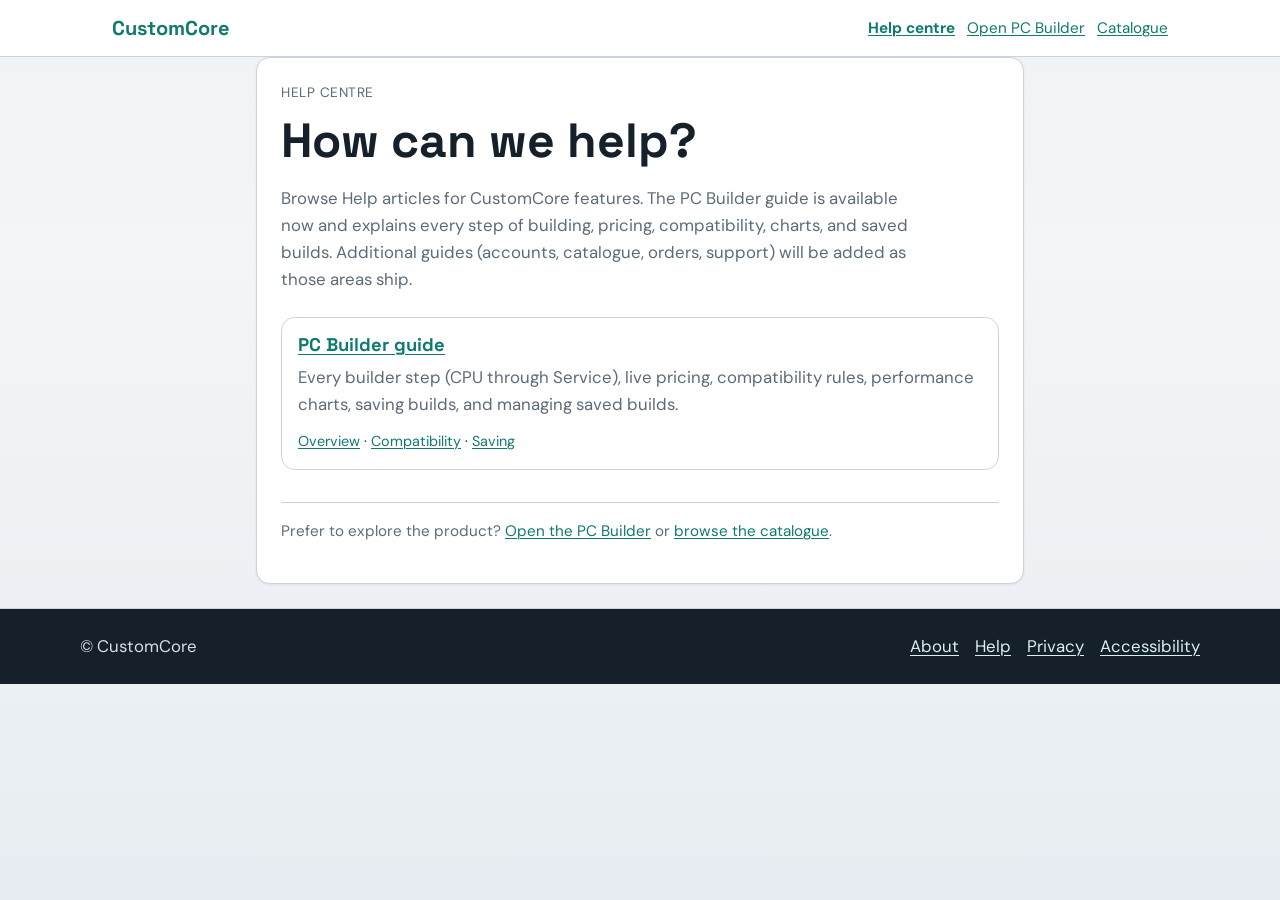
==== help/index.html @ 8c981429 "Added Context Sensitive Builder Help" ====
<!DOCTYPE html>
<html lang="en">
<head>
    <meta charset="utf-8">
    <meta name="viewport" content="width=device-width, initial-scale=1">
    <title>Help centre — CustomCore</title>
    <meta name="description" content="CustomCore Help centre. Start with the PC Builder guide; more Help articles arrive as features ship.">
    <link rel="stylesheet" href="../assets/css/main.css">
</head>
<body class="help-body">
    <a class="skip-link" href="#help-main">Skip to main content</a>

    <header class="help-site-header" role="banner">
        <div class="help-site-header__inner">
            <a class="help-site-header__brand" href="../index.php">CustomCore</a>
            <nav class="help-site-header__nav" aria-label="Help">
                <a href="index.html" aria-current="page">Help centre</a>
                <a href="../builder.php">Open PC Builder</a>
                <a href="../catalogue.php">Catalogue</a>
            </nav>
        </div>
    </header>

    <main id="help-main" class="content-section help-page">
        <header class="help-page__header">
            <p class="help-page__eyebrow">Help centre</p>
            <h1>How can we help?</h1>
            <p class="help-page__intro">
                Browse Help articles for CustomCore features. The PC Builder guide is available now
                and explains every step of building, pricing, compatibility, charts, and saved builds.
                Additional guides (accounts, catalogue, orders, support) will be added as those areas ship.
            </p>
        </header>

        <ul class="help-hub-list">
            <li class="help-hub-card">
                <h2 class="help-hub-card__title">
                    <a href="pc-builder.html">PC Builder guide</a>
                </h2>
                <p class="help-hub-card__desc">
                    Every builder step (CPU through Service), live pricing, compatibility rules,
                    performance charts, saving builds, and managing saved builds.
                </p>
                <p class="help-hub-card__links">
                    <a href="pc-builder.html#overview">Overview</a> ·
                    <a href="pc-builder.html#compatibility">Compatibility</a> ·
                    <a href="pc-builder.html#saved-builds">Saving</a>
                </p>
            </li>
        </ul>

        <p class="help-page__footer">
            Prefer to explore the product?
            <a href="../builder.php">Open the PC Builder</a>
            or
            <a href="../catalogue.php">browse the catalogue</a>.
        </p>
    </main>

    <footer class="site-footer" role="contentinfo">
        <div class="site-footer__inner">
            <p class="site-footer__brand">&copy; CustomCore</p>
            <ul class="site-footer__links">
                <li><a href="../about.php">About</a></li>
                <li><a href="index.html">Help</a></li>
                <li><a href="../privacy.php">Privacy</a></li>
                <li><a href="../accessibility.php">Accessibility</a></li>
            </ul>
        </div>
    </footer>
</body>
</html>
---- assets/css/main.css ----
/*
 * CustomCore — Base responsive stylesheet
 * ----------------------------------------------------------------------------
 * File responsibility:
 *   Sitewide foundation styles for layout, navigation, forms, cards, and
 *   desktop/mobile breakpoints. Theme files in assets/themes/ (Stage 10) will
 *   override CSS custom properties for distinct visual systems.
 *
 * Sections:
 *   1. Fonts
 *   2. Variables
 *   3. Base / reset
 *   4. Skip link & focus
 *   5. Layout shell
 *   6. Header & navigation
 *   7. Typography & content
 *   8. Buttons
 *   9. Forms
 *   10. Cards & grids
 *   11. Tables
 *   12. Flash placeholders
 *   13. Footer
 *   14. Responsive rules
 * ----------------------------------------------------------------------------
 */

/* ==========================================================================
   1. Fonts
   Distinctive pair (not Inter/Roboto/Arial). Falls back if the CDN is blocked.
   ========================================================================== */

@import url("https://fonts.googleapis.com/css2?family=DM+Sans:ital,opsz,wght@0,9..40,400;0,9..40,600;0,9..40,700;1,9..40,400&family=Space+Grotesk:wght@500;700&display=swap");

/* ==========================================================================
   2. Variables
   Base “studio steel” foundation — themes swap these values later.
   ========================================================================== */

:root {
  --cc-font-display: "Space Grotesk", "Trebuchet MS", sans-serif;
  --cc-font-body: "DM Sans", "Gill Sans", "Trebuchet MS", sans-serif;
  --cc-font-mono: "DM Sans", ui-monospace, monospace;

  --cc-color-bg: #f3f5f7;
  --cc-color-bg-elevated: #ffffff;
  --cc-color-bg-muted: #e8eef2;
  --cc-color-surface-dark: #15202b;
  --cc-color-text: #18212b;
  --cc-color-text-muted: #5b6b7a;
  --cc-color-border: #c9d4de;
  --cc-color-accent: #0f7a6e;
  --cc-color-accent-hover: #0b5f56;
  --cc-color-accent-soft: #d7f1ed;
  --cc-color-danger: #a33b2d;
  --cc-color-warning: #9a6b12;
  --cc-color-success: #1f6b3a;
  --cc-color-focus: #1d6fd0;

  --cc-radius-sm: 0.25rem;
  --cc-radius-md: 0.5rem;
  --cc-radius-lg: 0.85rem;

  --cc-shadow-sm: 0 1px 2px rgba(21, 32, 43, 0.08);
  --cc-shadow-md: 0 10px 30px rgba(21, 32, 43, 0.08);

  --cc-space-1: 0.25rem;
  --cc-space-2: 0.5rem;
  --cc-space-3: 0.75rem;
  --cc-space-4: 1rem;
  --cc-space-5: 1.5rem;
  --cc-space-6: 2rem;
  --cc-space-7: 3rem;

  --cc-width-max: 70rem;
  --cc-header-height: 4.25rem;
  --cc-nav-breakpoint: 900px;

  --cc-transition-fast: 150ms ease;
  --cc-transition: 220ms ease;
}

/* ==========================================================================
   3. Base / reset
   ========================================================================== */

*,
*::before,
*::after {
  box-sizing: border-box;
}

html {
  scroll-behavior: smooth;
}

body {
  margin: 0;
  min-height: 100vh;
  font-family: var(--cc-font-body);
  font-size: 1.05rem;
  line-height: 1.6;
  color: var(--cc-color-text);
  background:
    linear-gradient(180deg, #eef3f6 0%, var(--cc-color-bg) 28%, #e7edf2 100%);
}

img,
video {
  max-width: 100%;
  height: auto;
  display: block;
}

a {
  color: var(--cc-color-accent);
  text-decoration-thickness: 0.08em;
  text-underline-offset: 0.15em;
  transition: color var(--cc-transition-fast);
}

a:hover,
a:focus-visible {
  color: var(--cc-color-accent-hover);
}

code {
  font-family: var(--cc-font-mono);
  font-size: 0.92em;
  background: var(--cc-color-bg-muted);
  padding: 0.1em 0.35em;
  border-radius: var(--cc-radius-sm);
}

/* ==========================================================================
   4. Skip link & focus
   ========================================================================== */

.skip-link {
  position: absolute;
  left: var(--cc-space-4);
  top: -100px;
  z-index: 1000;
  padding: var(--cc-space-2) var(--cc-space-4);
  background: var(--cc-color-surface-dark);
  color: #fff;
  border-radius: var(--cc-radius-sm);
  text-decoration: none;
}

.skip-link:focus {
  top: var(--cc-space-4);
}

:focus-visible {
  outline: 3px solid var(--cc-color-focus);
  outline-offset: 2px;
}

.site-main:focus {
  outline: none;
}

/* ==========================================================================
   5. Layout shell
   ========================================================================== */

.site-header__inner,
.site-main,
.site-footer__inner {
  width: min(100% - 2rem, var(--cc-width-max));
  margin-inline: auto;
}

.site-main {
  padding-block: var(--cc-space-6);
  min-height: 55vh;
}

/* ==========================================================================
   6. Header & navigation
   ========================================================================== */

.site-header {
  position: sticky;
  top: 0;
  z-index: 100;
  background: rgba(255, 255, 255, 0.92);
  border-bottom: 1px solid var(--cc-color-border);
  backdrop-filter: blur(10px);
}

.site-header__inner {
  display: flex;
  flex-wrap: wrap;
  align-items: center;
  justify-content: space-between;
  gap: var(--cc-space-4);
  min-height: var(--cc-header-height);
  padding-block: var(--cc-space-3);
}

.site-logo {
  font-family: var(--cc-font-display);
  font-size: 1.35rem;
  font-weight: 700;
  letter-spacing: 0.02em;
  color: var(--cc-color-surface-dark);
  text-decoration: none;
}

.site-logo:hover,
.site-logo:focus-visible {
  color: var(--cc-color-accent);
}

.nav-toggle {
  display: none;
  align-items: center;
  justify-content: center;
  min-height: 2.5rem;
  padding: 0.45rem 0.9rem;
  border: 1px solid var(--cc-color-border);
  border-radius: var(--cc-radius-sm);
  background: var(--cc-color-bg-elevated);
  color: var(--cc-color-text);
  font: inherit;
  font-weight: 600;
  cursor: pointer;
  transition:
    background var(--cc-transition-fast),
    border-color var(--cc-transition-fast),
    transform var(--cc-transition-fast);
}

.nav-toggle:hover {
  background: var(--cc-color-bg-muted);
}

.nav-toggle:active {
  transform: translateY(1px);
}

.site-nav {
  display: flex;
  flex-wrap: wrap;
  align-items: center;
  gap: var(--cc-space-4);
}

.site-nav__list,
.site-nav__account,
.site-footer__links {
  list-style: none;
  margin: 0;
  padding: 0;
  display: flex;
  flex-wrap: wrap;
  gap: var(--cc-space-2) var(--cc-space-4);
}

.site-nav__link {
  display: inline-block;
  padding: 0.35rem 0.15rem;
  color: var(--cc-color-text);
  text-decoration: none;
  font-weight: 600;
  border-bottom: 2px solid transparent;
  transition:
    color var(--cc-transition-fast),
    border-color var(--cc-transition-fast);
}

.site-nav__link:hover,
.site-nav__link:focus-visible {
  color: var(--cc-color-accent);
}

.site-nav__link.is-active,
.site-nav__link[aria-current="page"] {
  color: var(--cc-color-accent);
  border-bottom-color: var(--cc-color-accent);
}

.site-nav__account {
  padding-left: var(--cc-space-3);
  border-left: 1px solid var(--cc-color-border);
}

.site-nav__greeting {
  color: var(--cc-color-text-muted);
  cursor: default;
}

.site-nav__greeting:hover,
.site-nav__greeting:focus-visible {
  color: var(--cc-color-text-muted);
}

.site-nav__link--admin {
  color: var(--cc-color-accent);
}

/* ==========================================================================
   7. Typography & content
   ========================================================================== */

h1,
h2,
h3,
h4 {
  font-family: var(--cc-font-display);
  line-height: 1.2;
  color: var(--cc-color-surface-dark);
  margin-top: 0;
}

h1 {
  font-size: clamp(2rem, 4vw, 3rem);
  margin-bottom: var(--cc-space-4);
}

h2 {
  font-size: clamp(1.4rem, 2.5vw, 1.85rem);
  margin-bottom: var(--cc-space-3);
}

h3 {
  font-size: 1.2rem;
}

p,
ul,
ol {
  margin-top: 0;
  margin-bottom: var(--cc-space-4);
}

.content-section,
.hero {
  background: var(--cc-color-bg-elevated);
  border: 1px solid var(--cc-color-border);
  border-radius: var(--cc-radius-lg);
  box-shadow: var(--cc-shadow-sm);
  padding: var(--cc-space-5);
  margin-bottom: var(--cc-space-5);
}

.hero {
  background:
    linear-gradient(135deg, rgba(15, 122, 110, 0.1), transparent 45%),
    linear-gradient(180deg, #ffffff, #f5f8fa);
}

.hero__support {
  max-width: 40rem;
  font-size: 1.125rem;
  color: var(--cc-color-text-muted);
}

.hero__actions {
  display: flex;
  flex-wrap: wrap;
  gap: var(--cc-space-3);
  margin-bottom: 0;
}

.context-help {
  margin-top: calc(var(--cc-space-4) * -0.5);
  margin-bottom: var(--cc-space-5);
  font-size: 0.95rem;
}

.builder-step-help {
  margin: calc(var(--cc-space-3) * -1) 0 var(--cc-space-4);
  font-size: 0.9rem;
  color: var(--cc-color-text-muted);
}

/* Static Help wiki pages (Commit 5.9+) */

.help-body {
  margin: 0;
}

.help-site-header {
  border-bottom: 1px solid var(--cc-color-border);
  background: var(--cc-color-bg-elevated);
}

.help-site-header__inner {
  max-width: 68rem;
  margin: 0 auto;
  padding: var(--cc-space-3) var(--cc-space-4);
  display: flex;
  flex-wrap: wrap;
  align-items: center;
  justify-content: space-between;
  gap: var(--cc-space-3);
}

.help-site-header__brand {
  font-family: var(--cc-font-display);
  font-weight: 700;
  font-size: 1.25rem;
  color: var(--cc-color-accent);
  text-decoration: none;
}

.help-site-header__nav {
  display: flex;
  flex-wrap: wrap;
  gap: var(--cc-space-3);
  font-size: 0.95rem;
}

.help-site-header__nav a[aria-current="page"] {
  font-weight: 700;
  color: var(--cc-color-accent);
}

.help-page {
  max-width: 48rem;
  margin-inline: auto;
}

.help-page__eyebrow {
  margin: 0 0 var(--cc-space-2);
  font-size: 0.85rem;
  text-transform: uppercase;
  letter-spacing: 0.04em;
  color: var(--cc-color-text-muted);
}

.help-page__intro {
  color: var(--cc-color-text-muted);
  max-width: 40rem;
}

.help-toc {
  margin: var(--cc-space-5) 0;
  padding: var(--cc-space-4);
  border: 1px solid var(--cc-color-border);
  border-radius: var(--cc-radius-md);
  background: var(--cc-color-bg-elevated);
}

.help-toc__title {
  margin: 0 0 var(--cc-space-3);
  font-size: 1rem;
}

.help-toc__list {
  margin: 0;
  padding-left: 1.25rem;
  columns: 1;
  gap: var(--cc-space-4);
}

@media (min-width: 40rem) {
  .help-toc__list {
    columns: 2;
  }
}

.help-toc__list li {
  break-inside: avoid;
  margin-bottom: 0.35rem;
  font-size: 0.92rem;
}

.help-section {
  margin-bottom: var(--cc-space-6);
  padding-top: var(--cc-space-2);
  scroll-margin-top: 1rem;
}

.help-section h2 {
  margin-top: 0;
  font-size: 1.25rem;
}

.help-page__footer {
  margin-top: var(--cc-space-6);
  padding-top: var(--cc-space-4);
  border-top: 1px solid var(--cc-color-border);
  font-size: 0.95rem;
  color: var(--cc-color-text-muted);
}

.help-hub-list {
  list-style: none;
  margin: var(--cc-space-5) 0;
  padding: 0;
  display: grid;
  gap: var(--cc-space-4);
}

.help-hub-card {
  border: 1px solid var(--cc-color-border);
  border-radius: var(--cc-radius-lg);
  background: var(--cc-color-bg-elevated);
  padding: var(--cc-space-4);
}

.help-hub-card__title {
  margin: 0 0 var(--cc-space-2);
  font-size: 1.15rem;
}

.help-hub-card__desc {
  margin: 0 0 var(--cc-space-3);
  color: var(--cc-color-text-muted);
}

.help-hub-card__links {
  margin: 0;
  font-size: 0.9rem;
}

/* ==========================================================================
   8. Buttons
   ========================================================================== */

.button,
button.button {
  display: inline-flex;
  align-items: center;
  justify-content: center;
  gap: var(--cc-space-2);
  min-height: 2.75rem;
  padding: 0.65rem 1.15rem;
  border: 1px solid transparent;
  border-radius: var(--cc-radius-md);
  background: var(--cc-color-accent);
  color: #fff;
  font: inherit;
  font-weight: 700;
  letter-spacing: 0.01em;
  text-decoration: none;
  cursor: pointer;
  transition:
    background var(--cc-transition),
    transform var(--cc-transition-fast),
    box-shadow var(--cc-transition);
  box-shadow: var(--cc-shadow-sm);
}

.button:hover,
.button:focus-visible {
  background: var(--cc-color-accent-hover);
  color: #fff;
  text-decoration: none;
}

.button:active {
  transform: translateY(1px);
}

.button--secondary {
  background: transparent;
  color: var(--cc-color-accent);
  border-color: var(--cc-color-accent);
  box-shadow: none;
}

.button--secondary:hover,
.button--secondary:focus-visible {
  background: var(--cc-color-accent-soft);
  color: var(--cc-color-accent-hover);
}

.button--danger {
  background: var(--cc-color-danger);
}

.button--sm {
  padding: 0.4rem 0.8rem;
  font-size: 0.85rem;
}

/* ==========================================================================
   9. Forms
   Ready for registration, checkout, builder, and contact pages.
   ========================================================================== */

.form-stack {
  display: grid;
  gap: var(--cc-space-4);
}

.form-row {
  display: grid;
  gap: var(--cc-space-2);
}

.form-row--inline {
  grid-template-columns: repeat(auto-fit, minmax(12rem, 1fr));
  gap: var(--cc-space-4);
}

label,
.form-label {
  font-weight: 600;
}

input[type="text"],
input[type="email"],
input[type="password"],
input[type="tel"],
input[type="number"],
input[type="search"],
input[type="url"],
select,
textarea {
  width: 100%;
  min-height: 2.75rem;
  padding: 0.6rem 0.75rem;
  border: 1px solid var(--cc-color-border);
  border-radius: var(--cc-radius-md);
  background: var(--cc-color-bg-elevated);
  color: var(--cc-color-text);
  font: inherit;
  transition:
    border-color var(--cc-transition-fast),
    box-shadow var(--cc-transition-fast);
}

textarea {
  min-height: 8rem;
  resize: vertical;
}

input:focus-visible,
select:focus-visible,
textarea:focus-visible {
  border-color: var(--cc-color-focus);
  box-shadow: 0 0 0 3px rgba(29, 111, 208, 0.2);
  outline: none;
}

.form-help,
.form-error {
  margin: 0;
  font-size: 0.92rem;
}

.form-help {
  color: var(--cc-color-text-muted);
}

.form-error {
  color: var(--cc-color-danger);
}

.form-actions {
  display: flex;
  flex-wrap: wrap;
  gap: var(--cc-space-3);
}

fieldset {
  margin: 0;
  padding: var(--cc-space-4);
  border: 1px solid var(--cc-color-border);
  border-radius: var(--cc-radius-md);
  background: var(--cc-color-bg-elevated);
}

legend {
  padding-inline: var(--cc-space-2);
  font-family: var(--cc-font-display);
  font-weight: 700;
}

.form-optional {
  font-weight: 400;
  color: var(--cc-color-text-muted);
}

input[aria-invalid="true"],
select[aria-invalid="true"],
textarea[aria-invalid="true"] {
  border-color: var(--cc-color-danger);
}

input[aria-invalid="true"]:focus-visible,
select[aria-invalid="true"]:focus-visible,
textarea[aria-invalid="true"]:focus-visible {
  box-shadow: 0 0 0 3px rgba(163, 59, 45, 0.2);
}

/* ---- Auth pages (register / login) -------------------------------------- */

.auth-page {
  display: flex;
  justify-content: center;
}

.auth-card {
  width: 100%;
  max-width: 40rem;
  padding: var(--cc-space-5);
  border: 1px solid var(--cc-color-border);
  border-radius: var(--cc-radius-lg);
  background: var(--cc-color-bg-elevated);
  box-shadow: var(--cc-shadow-md);
}

.auth-card__header {
  margin-bottom: var(--cc-space-4);
}

.auth-card__intro {
  margin: var(--cc-space-2) 0 0;
  color: var(--cc-color-text-muted);
}

.auth-form {
  margin-top: var(--cc-space-4);
}

.auth-card__foot {
  margin: var(--cc-space-4) 0 0;
  font-size: 0.9rem;
  color: var(--cc-color-text-muted);
}

/* ---- Account / profile dashboard (Commit 4.5) --------------------------- */

.layout-split--account {
  gap: var(--cc-space-5);
}

.profile-page__header {
  margin-bottom: var(--cc-space-4);
}

.account-nav {
  padding: var(--cc-space-4);
  border: 1px solid var(--cc-color-border);
  border-radius: var(--cc-radius-lg);
  background: var(--cc-color-bg-elevated);
}

.account-nav__label {
  margin: 0 0 var(--cc-space-3);
  font-family: var(--cc-font-display);
  font-weight: 700;
  font-size: 1.05rem;
}

.account-nav__list {
  list-style: none;
  margin: 0;
  padding: 0;
  display: grid;
  gap: var(--cc-space-1);
}

.account-nav__link {
  display: block;
  padding: 0.55rem 0.7rem;
  border-radius: var(--cc-radius-md);
  color: var(--cc-color-text);
  text-decoration: none;
  font-weight: 600;
}

.account-nav__link:hover,
.account-nav__link:focus-visible {
  background: var(--cc-color-accent-soft);
  color: var(--cc-color-accent-hover);
  text-decoration: none;
}

.account-nav__link.is-active,
.account-nav__link[aria-current="page"] {
  background: var(--cc-color-accent-soft);
  color: var(--cc-color-accent);
}

.profile-welcome {
  margin-bottom: var(--cc-space-5);
}

.profile-welcome__hello {
  margin: 0 0 var(--cc-space-2);
  font-family: var(--cc-font-display);
  font-size: clamp(1.4rem, 2vw, 1.85rem);
}

.profile-welcome__meta {
  margin: 0;
  color: var(--cc-color-text-muted);
}

.profile-stats {
  display: grid;
  grid-template-columns: repeat(auto-fit, minmax(8.5rem, 1fr));
  gap: var(--cc-space-3);
  margin-bottom: var(--cc-space-5);
}

.profile-stat {
  padding: var(--cc-space-4);
  border: 1px solid var(--cc-color-border);
  border-radius: var(--cc-radius-lg);
  background: var(--cc-color-bg-elevated);
  text-align: center;
}

.profile-stat__value {
  margin: 0;
  font-family: var(--cc-font-display);
  font-size: 1.75rem;
  font-weight: 700;
  color: var(--cc-color-accent);
}

.profile-stat__label {
  margin: var(--cc-space-1) 0 0;
  font-size: 0.9rem;
  color: var(--cc-color-text-muted);
}

.profile-details,
.profile-activity {
  margin-bottom: var(--cc-space-5);
}

.profile-details__list {
  display: grid;
  gap: var(--cc-space-3);
  margin: var(--cc-space-3) 0 0;
  padding: var(--cc-space-4);
  border: 1px solid var(--cc-color-border);
  border-radius: var(--cc-radius-lg);
  background: var(--cc-color-bg-elevated);
}

.profile-details__list > div {
  display: grid;
  gap: 0.15rem;
}

.profile-details__list dt {
  font-size: 0.85rem;
  font-weight: 600;
  color: var(--cc-color-text-muted);
}

.profile-details__list dd {
  margin: 0;
}

.profile-activity__list {
  list-style: none;
  margin: var(--cc-space-3) 0 0;
  padding: 0;
  display: grid;
  gap: var(--cc-space-3);
}

.profile-activity__item {
  padding: var(--cc-space-3) var(--cc-space-4);
  border: 1px solid var(--cc-color-border);
  border-radius: var(--cc-radius-md);
  background: var(--cc-color-bg-elevated);
}

.profile-activity__label {
  margin: 0 0 var(--cc-space-1);
  font-weight: 600;
}

.profile-activity__detail {
  margin: 0;
  font-size: 0.92rem;
  color: var(--cc-color-text-muted);
}

.profile-page__actions {
  margin-top: var(--cc-space-2);
}

.edit-section {
  margin-bottom: var(--cc-space-5);
  padding-bottom: var(--cc-space-5);
  border-bottom: 1px solid var(--cc-color-border);
}

.edit-section:last-child {
  border-bottom: none;
  margin-bottom: 0;
  padding-bottom: 0;
}

.edit-section > h2 {
  margin-top: 0;
}

/* ---- Admin area (Commit 4.7 landing; expanded in Stage 9) ---------------- */

.admin-page__header {
  margin-bottom: var(--cc-space-4);
}

.admin-page__intro {
  color: var(--cc-color-text-muted);
}

.admin-page__section {
  margin: var(--cc-space-5) 0;
  padding: var(--cc-space-4);
  border: 1px solid var(--cc-color-border);
  border-radius: var(--cc-radius-lg);
  background: var(--cc-color-bg-elevated);
}

.admin-page__note {
  margin-bottom: 0;
  color: var(--cc-color-text-muted);
  font-size: 0.95rem;
}

/* ---- PC Builder (Stage 5) ------------------------------------------------ */

.builder-page__header {
  margin-bottom: var(--cc-space-4);
}

.builder-steps {
  margin-bottom: var(--cc-space-4);
  overflow-x: auto;
}

.builder-steps__list {
  display: flex;
  gap: var(--cc-space-2);
  list-style: none;
  padding: 0;
  margin: 0;
  min-width: max-content;
}

.builder-steps__item {
  flex: none;
}

.builder-steps__link {
  display: flex;
  align-items: center;
  gap: 0.4rem;
  padding: 0.4rem 0.75rem;
  border-radius: var(--cc-radius-md);
  background: var(--cc-color-bg);
  border: 1px solid var(--cc-color-border);
  color: var(--cc-color-text-muted);
  text-decoration: none;
  font-size: 0.85rem;
  transition: background 0.15s, border-color 0.15s;
}

.builder-steps__link:hover {
  background: var(--cc-color-bg-elevated);
  border-color: var(--cc-color-primary);
}

.builder-steps__item--current .builder-steps__link {
  background: var(--cc-color-primary);
  color: #fff;
  border-color: var(--cc-color-primary);
  font-weight: 600;
}

.builder-steps__item--done .builder-steps__link {
  background: var(--cc-color-success-bg, #d4edda);
  border-color: var(--cc-color-success, #28a745);
  color: var(--cc-color-success, #28a745);
}

.builder-steps__num {
  display: inline-flex;
  align-items: center;
  justify-content: center;
  width: 1.4rem;
  height: 1.4rem;
  border-radius: 50%;
  background: rgba(0, 0, 0, 0.08);
  font-weight: 700;
  font-size: 0.75rem;
}

.builder-steps__item--current .builder-steps__num {
  background: rgba(255, 255, 255, 0.25);
  color: #fff;
}

.builder-steps__item--done .builder-steps__num {
  background: var(--cc-color-success, #28a745);
  color: #fff;
}

.builder-layout {
  display: grid;
  grid-template-columns: 1fr;
  gap: var(--cc-space-4);
}

@media (min-width: 62rem) {
  .builder-layout {
    grid-template-columns: 1fr 20rem;
  }
}

.builder-section-title {
  font-size: 1.15rem;
  margin-top: 0;
  margin-bottom: var(--cc-space-3);
}

.builder-options {
  display: flex;
  flex-direction: column;
  gap: var(--cc-space-2);
  margin-bottom: var(--cc-space-4);
}

.builder-option {
  display: flex;
  align-items: flex-start;
  gap: var(--cc-space-3);
  padding: var(--cc-space-3);
  border: 2px solid var(--cc-color-border);
  border-radius: var(--cc-radius-md);
  cursor: pointer;
  transition: border-color 0.15s, background 0.15s;
}

.builder-option:hover {
  border-color: var(--cc-color-primary);
  background: rgba(15, 122, 110, 0.03);
}

.builder-option--selected {
  border-color: var(--cc-color-primary);
  background: rgba(15, 122, 110, 0.06);
}

.builder-option__radio {
  margin-top: 0.25rem;
  flex-shrink: 0;
  accent-color: var(--cc-color-primary);
}

.builder-option__content {
  display: flex;
  flex-wrap: wrap;
  align-items: baseline;
  gap: 0.25rem 1rem;
  flex: 1;
}

.builder-option__name {
  font-weight: 600;
  flex-basis: 100%;
}

.builder-option__meta {
  display: flex;
  flex-wrap: wrap;
  gap: 0.25rem 0.75rem;
  font-size: 0.85rem;
  color: var(--cc-color-text-muted);
}

.builder-option__brand {
  font-weight: 500;
}

.builder-option__attr {
  background: var(--cc-color-bg);
  padding: 0.1rem 0.4rem;
  border-radius: var(--cc-radius-sm);
  border: 1px solid var(--cc-color-border);
  font-size: 0.8rem;
}

.builder-option__price {
  margin-left: auto;
  font-weight: 700;
  color: var(--cc-color-primary);
  white-space: nowrap;
}

.builder-form__actions {
  display: flex;
  flex-wrap: wrap;
  gap: var(--cc-space-3);
}

/* Summary sidebar */

.builder-layout__summary {
  position: sticky;
  top: var(--cc-space-4);
  align-self: start;
  padding: var(--cc-space-4);
  border: 1px solid var(--cc-color-border);
  border-radius: var(--cc-radius-lg);
  background: var(--cc-color-bg-elevated);
}

.builder-summary {
  margin: 0;
}

.builder-summary__row {
  display: flex;
  justify-content: space-between;
  align-items: baseline;
  gap: var(--cc-space-2);
  padding: 0.4rem 0;
  border-bottom: 1px solid var(--cc-color-border);
}

.builder-summary__row--active {
  background: rgba(15, 122, 110, 0.04);
  border-radius: var(--cc-radius-sm);
  padding-left: 0.4rem;
  padding-right: 0.4rem;
}

.builder-summary__label {
  font-size: 0.85rem;
  font-weight: 600;
  white-space: nowrap;
}

.builder-summary__value {
  display: flex;
  flex-direction: column;
  align-items: flex-end;
  font-size: 0.8rem;
  text-align: right;
  margin: 0;
}

.builder-summary__part {
  max-width: 10rem;
  overflow: hidden;
  text-overflow: ellipsis;
  white-space: nowrap;
}

.builder-summary__price {
  font-weight: 600;
  color: var(--cc-color-primary);
}

.builder-summary__empty {
  color: var(--cc-color-text-muted);
}

.builder-summary__total {
  display: flex;
  justify-content: space-between;
  align-items: baseline;
  margin-top: var(--cc-space-3);
  padding-top: var(--cc-space-3);
  border-top: 2px solid var(--cc-color-primary);
  font-size: 1.05rem;
}

.builder-summary__subtotal {
  display: flex;
  justify-content: space-between;
  align-items: baseline;
  margin-top: var(--cc-space-3);
  padding-top: var(--cc-space-2);
  font-size: 0.95rem;
  color: var(--cc-color-text-muted);
}

.builder-summary__subtotal-value {
  font-weight: 600;
  color: var(--cc-color-text);
}

.builder-summary__total-value {
  font-weight: 700;
  font-size: 1.2rem;
  color: var(--cc-color-primary);
}

.builder-summary__subtotal-value.is-updating,
.builder-summary__total-value.is-updating {
  animation: builder-price-pulse 0.35s ease;
}

@keyframes builder-price-pulse {
  0% {
    opacity: 0.45;
    transform: translateY(2px);
  }
  100% {
    opacity: 1;
    transform: translateY(0);
  }
}

.builder-summary__hint {
  margin: var(--cc-space-3) 0 0;
  font-size: 0.8rem;
  color: var(--cc-color-text-muted);
}

.builder-summary__hint--ok {
  color: var(--cc-color-success, #28a745);
}

.builder-summary__hint--err {
  color: var(--cc-color-warning, #856404);
}

/* Compatibility status (Commit 5.4) */

.builder-compat {
  margin-top: var(--cc-space-3);
  padding-top: var(--cc-space-3);
  border-top: 1px solid var(--cc-color-border);
}

.compat-badge {
  display: inline-block;
  padding: 0.25rem 0.6rem;
  border-radius: var(--cc-radius-md);
  font-size: 0.8rem;
  font-weight: 700;
  text-transform: uppercase;
  letter-spacing: 0.03em;
}

.compat-badge--compatible {
  background: var(--cc-color-success-bg, #d4edda);
  color: var(--cc-color-success, #28a745);
}

.compat-badge--warning {
  background: #fff3cd;
  color: #856404;
}

.compat-badge--incompatible {
  background: #f8d7da;
  color: #721c24;
}

.compat-badge--neutral {
  background: var(--cc-color-bg);
  color: var(--cc-color-text-muted);
  font-weight: 400;
  text-transform: none;
  font-size: 0.78rem;
}

.compat-results {
  list-style: none;
  padding: 0;
  margin: var(--cc-space-2) 0 0;
  font-size: 0.78rem;
}

.compat-results__item {
  padding: 0.3rem 0;
  border-bottom: 1px solid var(--cc-color-border);
}

.compat-results__item:last-child {
  border-bottom: none;
}

.compat-results__item--pass {
  color: var(--cc-color-success, #28a745);
}

.compat-results__item--warning {
  color: #856404;
}

.compat-results__item--fail {
  color: #721c24;
}

/* Build summary / results page (Commit 5.5) */

.results-page__header {
  margin-bottom: var(--cc-space-5);
}

.results-page__intro {
  max-width: 42rem;
  color: var(--cc-color-text-muted);
  margin-top: var(--cc-space-2);
}

.results-layout {
  display: grid;
  grid-template-columns: minmax(0, 1.6fr) minmax(16rem, 0.9fr);
  gap: var(--cc-space-6);
  align-items: start;
}

.results-section-title {
  font-size: 1.15rem;
  margin: 0 0 var(--cc-space-3);
}

.results-table {
  width: 100%;
  border-collapse: collapse;
  background: var(--cc-color-bg-elevated);
  border: 1px solid var(--cc-color-border);
  border-radius: var(--cc-radius-md);
  overflow: hidden;
}

.results-table th,
.results-table td {
  padding: var(--cc-space-3);
  text-align: left;
  border-bottom: 1px solid var(--cc-color-border);
  vertical-align: top;
}

.results-table thead th {
  background: var(--cc-color-bg-muted);
  font-size: 0.85rem;
  text-transform: uppercase;
  letter-spacing: 0.03em;
}

.results-table__name {
  display: block;
  font-weight: 600;
}

.results-table__brand {
  display: block;
  font-size: 0.85rem;
  color: var(--cc-color-text-muted);
}

.results-table__attrs {
  font-size: 0.85rem;
  color: var(--cc-color-text-muted);
}

.results-table__price {
  white-space: nowrap;
  font-variant-numeric: tabular-nums;
  text-align: right;
}

.results-table__empty {
  color: var(--cc-color-text-muted);
  font-style: italic;
}

.results-table__row--empty th,
.results-table__row--empty td {
  background: rgba(0, 0, 0, 0.02);
}

.results-table__edit {
  font-size: 0.85rem;
  white-space: nowrap;
}

.results-table tfoot th,
.results-table tfoot td {
  border-bottom: none;
  background: var(--cc-color-accent-soft);
  font-size: 1.05rem;
}

.results-table__total {
  font-weight: 700;
  color: var(--cc-color-accent-hover);
}

.results-table__note {
  margin-top: var(--cc-space-2);
  font-size: 0.8rem;
  color: var(--cc-color-text-muted);
}

.results-panel {
  background: var(--cc-color-bg-elevated);
  border: 1px solid var(--cc-color-border);
  border-radius: var(--cc-radius-md);
  padding: var(--cc-space-4);
  margin-bottom: var(--cc-space-4);
}

.results-panel__status {
  margin: 0 0 var(--cc-space-3);
}

.results-panel__hint {
  margin: var(--cc-space-3) 0 0;
  font-size: 0.82rem;
  color: var(--cc-color-text-muted);
}

.results-panel__hint--ready {
  color: var(--cc-color-success);
}

.results-compat-list {
  margin-top: 0;
}

.results-estimates {
  margin: 0;
}

.results-estimates__row {
  display: flex;
  justify-content: space-between;
  gap: var(--cc-space-3);
  padding: var(--cc-space-2) 0;
  border-bottom: 1px solid var(--cc-color-border);
  font-size: 0.9rem;
}

.results-estimates__row:last-child {
  border-bottom: none;
}

.results-estimates__row dt {
  color: var(--cc-color-text-muted);
  font-weight: 400;
}

.results-estimates__row dd {
  margin: 0;
  font-weight: 600;
  text-align: right;
}

.results-estimates__score {
  display: inline-flex;
  flex-direction: column;
  align-items: flex-end;
  gap: 0.2rem;
}

.results-estimates__bar {
  display: block;
  width: 6.5rem;
  height: 0.45rem;
  border-radius: 999px;
  background: var(--cc-color-bg-muted);
  position: relative;
  overflow: hidden;
}

.results-estimates__bar::after {
  content: "";
  position: absolute;
  inset: 0 auto 0 0;
  width: calc(var(--score, 0) * 1%);
  background: var(--cc-color-accent);
  border-radius: inherit;
}

.results-estimates__bar--prod::after {
  background: var(--cc-color-focus);
}

.results-actions {
  display: flex;
  flex-direction: column;
  gap: var(--cc-space-2);
}

.results-actions .button {
  text-align: center;
}

/* Save build form (Commit 5.6) */

.results-save-form {
  display: flex;
  flex-direction: column;
  gap: var(--cc-space-3);
  margin-bottom: var(--cc-space-3);
}

.results-save-form__field {
  display: flex;
  flex-direction: column;
  gap: 0.3rem;
}

.results-save-form__label {
  font-size: 0.85rem;
  font-weight: 600;
}

.results-save-form__optional {
  font-weight: 400;
  color: var(--cc-color-text-muted);
}

.form-textarea {
  resize: vertical;
  min-height: 3rem;
}

@media (max-width: 52rem) {
  .results-layout {
    grid-template-columns: 1fr;
  }

  .results-table {
    display: block;
    overflow-x: auto;
  }
}

.builder-summary__actions {
  margin-top: var(--cc-space-3);
  text-align: center;
  display: flex;
  flex-wrap: wrap;
  gap: var(--cc-space-2);
  justify-content: center;
}

/* Saved builds (Commit 5.7) */

.saved-builds-empty {
  text-align: center;
  padding: var(--cc-space-6) var(--cc-space-4);
  color: var(--cc-color-text-muted);
}

.saved-builds-empty p {
  margin-bottom: var(--cc-space-4);
  font-size: 1.1rem;
}

.saved-builds-grid {
  display: grid;
  grid-template-columns: repeat(auto-fill, minmax(16rem, 1fr));
  gap: var(--cc-space-4);
}

.saved-build-card {
  border: 1px solid var(--cc-color-border);
  border-radius: var(--cc-radius-lg);
  background: var(--cc-color-bg-elevated);
  padding: var(--cc-space-4);
  display: flex;
  flex-direction: column;
  gap: var(--cc-space-3);
}

.saved-build-card__header {
  display: flex;
  justify-content: space-between;
  align-items: flex-start;
  gap: var(--cc-space-2);
}

.saved-build-card__name {
  font-size: 1.05rem;
  margin: 0;
  line-height: 1.3;
}

.saved-build-card__name a {
  color: var(--cc-color-text);
  text-decoration: none;
}

.saved-build-card__name a:hover,
.saved-build-card__name a:focus-visible {
  color: var(--cc-color-accent);
  text-decoration: underline;
}

.saved-build-card__meta {
  display: flex;
  flex-wrap: wrap;
  gap: var(--cc-space-2) var(--cc-space-4);
  font-size: 0.85rem;
}

.saved-build-card__meta-item {
  display: flex;
  gap: 0.3rem;
}

.saved-build-card__meta-item dt {
  color: var(--cc-color-text-muted);
  font-weight: 400;
}

.saved-build-card__meta-item dt::after {
  content: ":";
}

.saved-build-card__meta-item dd {
  margin: 0;
  font-weight: 600;
}

.saved-build-card__notes {
  font-size: 0.85rem;
  color: var(--cc-color-text-muted);
  margin: 0;
}

.saved-build-card__footer {
  margin-top: auto;
  padding-top: var(--cc-space-2);
}

.saved-builds-actions {
  margin-top: var(--cc-space-5);
}

/* Single saved build detail */

.saved-build-detail {
  margin-bottom: var(--cc-space-5);
}

.saved-build-detail__meta {
  display: flex;
  flex-wrap: wrap;
  align-items: center;
  gap: var(--cc-space-3);
  margin-bottom: var(--cc-space-3);
}

.saved-build-detail__total {
  font-size: 1.1rem;
  font-weight: 700;
  color: var(--cc-color-accent-hover);
}

.saved-build-detail__date {
  font-size: 0.85rem;
  color: var(--cc-color-text-muted);
}

.saved-build-detail__notes {
  margin: var(--cc-space-2) 0 0;
  color: var(--cc-color-text-muted);
  font-style: italic;
}

.saved-build-section-title {
  font-size: 1.1rem;
  margin: var(--cc-space-5) 0 var(--cc-space-3);
}

.saved-build-item--inactive th,
.saved-build-item--inactive td {
  opacity: 0.6;
}

.saved-build-item__name {
  display: block;
  font-weight: 600;
}

.saved-build-item__brand {
  display: block;
  font-size: 0.85rem;
  color: var(--cc-color-text-muted);
}

.saved-build-item__attrs {
  font-size: 0.85rem;
  color: var(--cc-color-text-muted);
}

.saved-build-item__badge {
  display: inline-block;
  font-size: 0.72rem;
  font-weight: 700;
  text-transform: uppercase;
  padding: 0.15rem 0.4rem;
  border-radius: var(--cc-radius-sm);
  margin-top: 0.2rem;
}

.saved-build-item__badge--warn {
  background: #fff3cd;
  color: #856404;
}

.saved-build-actions {
  margin-top: var(--cc-space-5);
}

.saved-build-action-panel {
  border: 1px solid var(--cc-color-border);
  border-radius: var(--cc-radius-md);
  padding: var(--cc-space-3) var(--cc-space-4);
  margin-bottom: var(--cc-space-3);
  background: var(--cc-color-bg-elevated);
}

.saved-build-action-panel--danger {
  border-color: #f5c6cb;
}

.saved-build-action-panel__title {
  font-weight: 600;
  cursor: pointer;
  padding: var(--cc-space-2) 0;
}

.saved-build-action-panel__desc {
  font-size: 0.9rem;
  color: var(--cc-color-text-muted);
  margin: var(--cc-space-2) 0;
}

.saved-build-rename-form {
  display: flex;
  flex-direction: column;
  gap: var(--cc-space-3);
  margin-top: var(--cc-space-2);
}

.saved-build-rename-form__field {
  display: flex;
  flex-direction: column;
  gap: 0.3rem;
}

.saved-build-rename-form__field label {
  font-size: 0.85rem;
  font-weight: 600;
}

.saved-build-rename-form__optional {
  font-weight: 400;
  color: var(--cc-color-text-muted);
}

.button--danger {
  background: var(--cc-color-danger);
  color: #fff;
}

.button--danger:hover,
.button--danger:focus-visible {
  background: #7a2a1f;
}

.saved-build-nav {
  margin-top: var(--cc-space-5);
}

.data-table__num {
  text-align: right;
  font-variant-numeric: tabular-nums;
  white-space: nowrap;
}

.data-table__total {
  font-weight: 700;
  color: var(--cc-color-accent-hover);
}

/* Performance chart (Commit 5.8) */

.perf-chart {
  margin-top: var(--cc-space-3);
  padding-top: var(--cc-space-3);
  border-top: 1px solid var(--cc-color-border);
}

.builder-perf-preview .perf-chart,
.saved-build-perf .perf-chart,
.results-panel .perf-chart {
  border-top: none;
  padding-top: 0;
  margin-top: var(--cc-space-4);
}

.perf-chart__title {
  margin: 0 0 var(--cc-space-2);
  font-size: 1rem;
}

.perf-chart__status {
  margin: 0 0 var(--cc-space-2);
  font-size: 0.8rem;
  color: var(--cc-color-text-muted);
}

.perf-chart__canvas-wrap {
  position: relative;
  width: 100%;
  height: 14rem;
  margin-bottom: var(--cc-space-3);
  background: var(--cc-color-bg);
  border: 1px solid var(--cc-color-border);
  border-radius: var(--cc-radius-md);
  padding: var(--cc-space-2);
}

.perf-chart__fallback {
  font-size: 0.85rem;
}

.perf-chart__fallback-list {
  list-style: none;
  margin: 0;
  padding: 0;
}

.perf-chart__fallback-list li {
  padding: 0.25rem 0;
  border-bottom: 1px solid var(--cc-color-border);
}

.perf-chart__fallback-list li:last-child {
  border-bottom: none;
}

.perf-chart__note {
  margin: var(--cc-space-2) 0 0;
  font-size: 0.78rem;
  color: var(--cc-color-text-muted);
}

.saved-build-perf {
  margin: var(--cc-space-5) 0;
  padding: var(--cc-space-4);
  border: 1px solid var(--cc-color-border);
  border-radius: var(--cc-radius-md);
  background: var(--cc-color-bg-elevated);
}

.builder-perf-preview {
  margin-top: var(--cc-space-3);
  padding-top: var(--cc-space-3);
  border-top: 1px solid var(--cc-color-border);
}

.builder-perf-preview .perf-chart__canvas-wrap {
  height: 11rem;
}

/* ==========================================================================
   10. Cards & grids
   ========================================================================== */

.card-grid {
  display: grid;
  grid-template-columns: repeat(auto-fit, minmax(15rem, 1fr));
  gap: var(--cc-space-4);
}

.card {
  display: flex;
  flex-direction: column;
  gap: var(--cc-space-3);
  padding: var(--cc-space-4);
  background: var(--cc-color-bg-elevated);
  border: 1px solid var(--cc-color-border);
  border-radius: var(--cc-radius-lg);
  box-shadow: var(--cc-shadow-sm);
  transition:
    transform var(--cc-transition),
    box-shadow var(--cc-transition),
    border-color var(--cc-transition);
}

.card:hover {
  transform: translateY(-2px);
  box-shadow: var(--cc-shadow-md);
  border-color: #a9becb;
}

.card__title {
  margin: 0;
  font-family: var(--cc-font-display);
  font-size: 1.15rem;
}

.card__meta,
.card__price {
  margin: 0;
  color: var(--cc-color-text-muted);
}

.card__price {
  color: var(--cc-color-surface-dark);
  font-weight: 700;
  font-size: 1.15rem;
}

/* ==========================================================================
   10b. Homepage sections (Commit 3.1)
   ========================================================================== */

.hero--home {
  position: relative;
  overflow: hidden;
  background:
    radial-gradient(ellipse 80% 60% at 100% 0%, rgba(15, 122, 110, 0.18), transparent 55%),
    linear-gradient(135deg, rgba(15, 122, 110, 0.08), transparent 50%),
    linear-gradient(180deg, #ffffff, #f0f5f7);
}

.hero__brand {
  margin: 0 0 var(--cc-space-2);
  font-family: var(--cc-font-display);
  font-size: clamp(1.75rem, 4vw, 2.35rem);
  font-weight: 700;
  letter-spacing: -0.02em;
  color: var(--cc-color-accent);
}

.hero--home h1 {
  max-width: 18ch;
}

.section-heading {
  margin-bottom: var(--cc-space-4);
}

.section-heading h2 {
  margin-bottom: var(--cc-space-2);
}

.section-heading p {
  margin: 0;
  color: var(--cc-color-text-muted);
}

.section-footer-link {
  margin: var(--cc-space-4) 0 0;
}

.empty-state {
  margin: 0;
  padding: var(--cc-space-4);
  border: 1px dashed var(--cc-color-border);
  border-radius: var(--cc-radius-md);
  color: var(--cc-color-text-muted);
  background: rgba(15, 122, 110, 0.03);
}

.product-card__media {
  display: grid;
  place-items: center;
  min-height: 7.5rem;
  border-radius: var(--cc-radius-md);
  background:
    linear-gradient(145deg, #1a2b33 0%, #0f7a6e 55%, #163a44 100%);
  color: #e8f7f4;
}

.product-card__media-label {
  font-family: var(--cc-font-display);
  font-weight: 700;
  letter-spacing: 0.08em;
  text-transform: uppercase;
  font-size: 0.85rem;
  opacity: 0.9;
}

.product-card__blurb {
  margin: 0;
  flex: 1;
  font-size: 0.95rem;
  color: var(--cc-color-text-muted);
}

.product-card__specs {
  margin: 0;
  padding-left: 1.1rem;
  color: var(--cc-color-text-muted);
  font-size: 0.9rem;
}

.product-card__actions {
  margin: 0;
  margin-top: auto;
}

.tier-list {
  list-style: none;
  margin: 0;
  padding: 0;
  display: grid;
  gap: var(--cc-space-3);
}

.tier-card {
  display: block;
  padding: var(--cc-space-4);
  border: 1px solid var(--cc-color-border);
  border-radius: var(--cc-radius-md);
  background: rgba(15, 122, 110, 0.04);
  text-decoration: none;
  color: inherit;
  transition:
    border-color var(--cc-transition),
    background var(--cc-transition),
    transform var(--cc-transition);
}

.tier-card:hover,
.tier-card:focus-visible {
  border-color: var(--cc-color-accent);
  background: var(--cc-color-accent-soft);
  text-decoration: none;
  transform: translateY(-1px);
}

.tier-card__title {
  margin: 0 0 var(--cc-space-2);
  font-family: var(--cc-font-display);
  font-size: 1.1rem;
}

.tier-card__text {
  margin: 0 0 var(--cc-space-3);
  font-size: 0.92rem;
  color: var(--cc-color-text-muted);
}

.tier-card__cta {
  font-weight: 700;
  color: var(--cc-color-accent);
  font-size: 0.95rem;
}

.media-teaser {
  display: grid;
  gap: var(--cc-space-4);
}

.media-teaser__placeholder {
  display: grid;
  align-content: center;
  justify-items: start;
  gap: var(--cc-space-3);
  min-height: 12rem;
  padding: var(--cc-space-5);
  border-radius: var(--cc-radius-lg);
  border: 1px solid var(--cc-color-border);
  background:
    linear-gradient(160deg, #102027 0%, #1c3d47 40%, #0f7a6e 100%);
  color: #e8f7f4;
}

.media-teaser__badge {
  display: inline-block;
  padding: 0.35rem 0.7rem;
  border-radius: var(--cc-radius-sm);
  background: rgba(255, 255, 255, 0.12);
  font-size: 0.8rem;
  font-weight: 700;
  letter-spacing: 0.04em;
  text-transform: uppercase;
}

.media-teaser__caption {
  margin: 0;
  max-width: 28rem;
  color: rgba(232, 247, 244, 0.9);
}

.media-teaser__copy p:first-child {
  margin-top: 0;
}

/* ==========================================================================
   10c. About / business case page (Commit 3.2)
   ========================================================================== */

.about-page__header {
  margin-bottom: var(--cc-space-5);
}

.about-page__lead {
  margin: 0;
  max-width: 42rem;
  font-size: 1.15rem;
  color: var(--cc-color-text-muted);
}

.about-block {
  margin-bottom: var(--cc-space-5);
  padding-bottom: var(--cc-space-5);
  border-bottom: 1px solid var(--cc-color-border);
}

.about-block:last-child {
  margin-bottom: 0;
  padding-bottom: 0;
  border-bottom: none;
}

.about-audience {
  display: grid;
  gap: var(--cc-space-3);
}

.about-audience li {
  padding: var(--cc-space-3) var(--cc-space-4);
  border-left: 3px solid var(--cc-color-accent);
  background: rgba(15, 122, 110, 0.04);
  border-radius: 0 var(--cc-radius-md) var(--cc-radius-md) 0;
}

.about-callout {
  margin: var(--cc-space-4) 0 0;
  padding: var(--cc-space-4);
  border: 1px solid var(--cc-color-border);
  border-radius: var(--cc-radius-md);
  background: var(--cc-color-accent-soft);
}

.about-solution-list {
  display: grid;
  gap: var(--cc-space-3);
}

.about-feature-grid {
  display: grid;
  gap: var(--cc-space-4);
}

.about-feature-grid h3 {
  margin-top: 0;
  margin-bottom: var(--cc-space-2);
  font-family: var(--cc-font-display);
  font-size: 1.1rem;
}

.about-feature-grid p {
  margin: 0;
  color: var(--cc-color-text-muted);
}

/* ==========================================================================
   10d. Catalogue listing (Commit 3.3)
   ========================================================================== */

.visually-hidden {
  position: absolute;
  width: 1px;
  height: 1px;
  padding: 0;
  margin: -1px;
  overflow: hidden;
  clip: rect(0, 0, 0, 0);
  white-space: nowrap;
  border: 0;
}

.catalogue-page__header {
  margin-bottom: var(--cc-space-4);
}

.catalogue-page__intro {
  margin: 0;
  max-width: 42rem;
  color: var(--cc-color-text-muted);
}

.catalogue-tiers {
  display: flex;
  flex-wrap: wrap;
  gap: var(--cc-space-2);
  margin-bottom: var(--cc-space-4);
}

.catalogue-tiers__link {
  display: inline-flex;
  align-items: center;
  min-height: 2.5rem;
  padding: 0.45rem 0.9rem;
  border: 1px solid var(--cc-color-border);
  border-radius: var(--cc-radius-md);
  background: var(--cc-color-bg-elevated);
  color: var(--cc-color-text);
  text-decoration: none;
  font-weight: 600;
  transition:
    background var(--cc-transition),
    border-color var(--cc-transition),
    color var(--cc-transition);
}

.catalogue-tiers__link:hover,
.catalogue-tiers__link:focus-visible {
  border-color: var(--cc-color-accent);
  background: var(--cc-color-accent-soft);
  color: var(--cc-color-accent-hover);
  text-decoration: none;
}

.catalogue-tiers__link.is-active {
  border-color: var(--cc-color-accent);
  background: var(--cc-color-accent);
  color: #fff;
}

.catalogue-tiers__link.is-active:hover,
.catalogue-tiers__link.is-active:focus-visible {
  background: var(--cc-color-accent-hover);
  color: #fff;
}

.catalogue-toolbar {
  display: flex;
  flex-wrap: wrap;
  justify-content: space-between;
  gap: var(--cc-space-3);
  align-items: baseline;
  margin-bottom: var(--cc-space-4);
}

.catalogue-toolbar__count,
.catalogue-toolbar__note {
  margin: 0;
}

.catalogue-toolbar__note {
  color: var(--cc-color-text-muted);
  font-size: 0.95rem;
}

.catalogue-tier-blurb {
  margin: 0 0 var(--cc-space-4);
  padding: var(--cc-space-3) var(--cc-space-4);
  border-left: 3px solid var(--cc-color-accent);
  background: rgba(15, 122, 110, 0.04);
  color: var(--cc-color-text-muted);
}

.product-card__badge {
  margin: 0;
  align-self: flex-start;
  padding: 0.25rem 0.55rem;
  border-radius: var(--cc-radius-sm);
  background: var(--cc-color-accent-soft);
  color: var(--cc-color-accent-hover);
  font-size: 0.75rem;
  font-weight: 700;
  letter-spacing: 0.04em;
  text-transform: uppercase;
}

.product-card__stock {
  margin: 0;
  font-size: 0.92rem;
  font-weight: 600;
  color: var(--cc-color-accent);
}

.product-card__stock.is-out {
  color: var(--cc-color-danger);
}

/* ==========================================================================
   10e. Product detail (Commit 3.4)
   ========================================================================== */

.product-detail__breadcrumb {
  display: flex;
  flex-wrap: wrap;
  gap: var(--cc-space-2);
  align-items: center;
  margin-bottom: var(--cc-space-3);
  font-size: 0.92rem;
  color: var(--cc-color-text-muted);
}

.product-detail__breadcrumb span[aria-hidden] {
  opacity: 0.5;
}

.product-detail__header {
  display: grid;
  gap: var(--cc-space-5);
  margin-bottom: var(--cc-space-5);
  padding-bottom: var(--cc-space-5);
  border-bottom: 1px solid var(--cc-color-border);
}

.product-detail__media {
  display: grid;
  place-items: center;
  min-height: 14rem;
  border-radius: var(--cc-radius-lg);
  background:
    linear-gradient(145deg, #1a2b33 0%, #0f7a6e 55%, #163a44 100%);
  color: #e8f7f4;
}

.product-detail__brand {
  margin: 0 0 var(--cc-space-2);
  color: var(--cc-color-text-muted);
}

.product-detail__short {
  margin: 0 0 var(--cc-space-4);
  max-width: 40rem;
  font-size: 1.08rem;
  color: var(--cc-color-text-muted);
}

.product-detail__price {
  margin: 0 0 var(--cc-space-2);
  display: flex;
  flex-wrap: wrap;
  align-items: baseline;
  gap: var(--cc-space-2);
}

.product-detail__price-label {
  font-size: 0.95rem;
  color: var(--cc-color-text-muted);
}

.product-detail__price-amount {
  font-family: var(--cc-font-display);
  font-size: 1.75rem;
  font-weight: 700;
}

.product-detail__price-base {
  font-size: 0.9rem;
  color: var(--cc-color-text-muted);
}

.product-detail__stock {
  margin: 0;
  font-weight: 600;
  color: var(--cc-color-accent);
}

.product-detail__stock.is-out {
  color: var(--cc-color-danger);
}

.product-detail__body {
  display: grid;
  gap: var(--cc-space-5);
}

.product-detail__description p {
  max-width: 55rem;
}

.specs-table {
  width: 100%;
  border-collapse: collapse;
}

.specs-table th,
.specs-table td {
  padding: 0.7rem 1rem;
  text-align: left;
  border-bottom: 1px solid var(--cc-color-border);
}

.specs-table th {
  width: 9rem;
  font-weight: 600;
  color: var(--cc-color-text-muted);
  white-space: nowrap;
}

.product-detail__options-note {
  margin: 0 0 var(--cc-space-4);
  color: var(--cc-color-text-muted);
  font-size: 0.95rem;
}

.product-detail__options-count {
  margin: var(--cc-space-4) 0 0;
  color: var(--cc-color-text-muted);
  font-size: 0.92rem;
}

.option-group {
  border: 1px solid var(--cc-color-border);
  border-radius: var(--cc-radius-md);
  padding: var(--cc-space-4);
  margin-bottom: var(--cc-space-4);
}

.option-group__legend {
  font-family: var(--cc-font-display);
  font-weight: 700;
  font-size: 1.05rem;
  padding: 0 0.5rem;
}

.option-group__choices {
  display: grid;
  gap: var(--cc-space-2);
  margin-top: var(--cc-space-3);
}

.option-choice {
  display: flex;
  align-items: center;
  gap: var(--cc-space-3);
  padding: var(--cc-space-2) var(--cc-space-3);
  border-radius: var(--cc-radius-sm);
  cursor: pointer;
  transition: background var(--cc-transition);
}

.option-choice:hover {
  background: var(--cc-color-accent-soft);
}

.option-choice.is-default {
  background: rgba(15, 122, 110, 0.06);
}

.option-choice input[type="radio"] {
  accent-color: var(--cc-color-accent);
}

.option-choice__label {
  flex: 1;
  font-weight: 500;
}

.option-choice__delta {
  font-weight: 700;
  font-size: 0.95rem;
  color: var(--cc-color-accent-hover);
}

.option-choice__delta--included {
  color: var(--cc-color-text-muted);
  font-weight: 500;
}

.product-detail__actions {
  display: flex;
  flex-wrap: wrap;
  gap: var(--cc-space-3);
  margin-top: var(--cc-space-5);
  padding-top: var(--cc-space-5);
  border-top: 1px solid var(--cc-color-border);
}

/* ==========================================================================
   10f. Catalogue search (Commit 3.5)
   ========================================================================== */

.search-page__header {
  margin-bottom: var(--cc-space-4);
}

.search-page__intro {
  margin: 0;
  max-width: 40rem;
  color: var(--cc-color-text-muted);
}

.search-form {
  margin-bottom: var(--cc-space-5);
  padding: var(--cc-space-4);
  border: 1px solid var(--cc-color-border);
  border-radius: var(--cc-radius-lg);
  background: rgba(15, 122, 110, 0.04);
}

.search-form--compact {
  margin-bottom: var(--cc-space-4);
}

.search-form__label {
  display: block;
  margin-bottom: var(--cc-space-2);
  font-weight: 700;
}

.search-form__row {
  display: flex;
  flex-wrap: wrap;
  gap: var(--cc-space-3);
  align-items: stretch;
}

.search-form__input {
  flex: 1 1 14rem;
  min-height: 2.75rem;
  padding: 0.65rem 0.9rem;
  border: 1px solid var(--cc-color-border);
  border-radius: var(--cc-radius-md);
  background: var(--cc-color-bg-elevated);
  color: var(--cc-color-text);
  font: inherit;
}

.search-form__input:focus {
  outline: 2px solid var(--cc-color-accent);
  outline-offset: 2px;
  border-color: var(--cc-color-accent);
}

/* ==========================================================================
   10g. Catalogue filters (Commit 3.6)
   ========================================================================== */

.layout-split--catalogue {
  gap: var(--cc-space-4);
}

.catalogue-filters {
  padding: var(--cc-space-4);
  border: 1px solid var(--cc-color-border);
  border-radius: var(--cc-radius-lg);
  background: var(--cc-color-bg-elevated);
}

.catalogue-filters__heading {
  margin: 0 0 var(--cc-space-4);
  font-family: var(--cc-font-display);
  font-size: 1.15rem;
}

.filter-group {
  margin-bottom: var(--cc-space-4);
  border: none;
  padding: 0;
}

.filter-group__label,
.filter-group legend.filter-group__label {
  display: block;
  margin-bottom: var(--cc-space-2);
  font-weight: 600;
  font-size: 0.95rem;
}

.filter-group__select,
.filter-group__input {
  width: 100%;
  min-height: 2.5rem;
  padding: 0.5rem 0.7rem;
  border: 1px solid var(--cc-color-border);
  border-radius: var(--cc-radius-md);
  background: var(--cc-color-bg);
  color: var(--cc-color-text);
  font: inherit;
}

.filter-group__select:focus,
.filter-group__input:focus {
  outline: 2px solid var(--cc-color-accent);
  outline-offset: 2px;
  border-color: var(--cc-color-accent);
}

.filter-group__row {
  display: grid;
  grid-template-columns: auto 1fr auto 1fr;
  gap: var(--cc-space-2);
  align-items: center;
}

.filter-group__sub-label {
  font-size: 0.9rem;
  font-weight: 500;
  white-space: nowrap;
}

.filter-group__checkbox {
  display: flex;
  align-items: center;
  gap: var(--cc-space-2);
  cursor: pointer;
  font-weight: 500;
}

.filter-group__checkbox input {
  accent-color: var(--cc-color-accent);
}

.filter-group--actions {
  display: flex;
  flex-wrap: wrap;
  gap: var(--cc-space-3);
}

.catalogue-toolbar__sort-label {
  margin: 0;
  font-size: 0.92rem;
  color: var(--cc-color-text-muted);
}

.catalogue-compare-form {
  display: grid;
  gap: var(--cc-space-4);
}

.catalogue-compare-bar {
  display: flex;
  flex-wrap: wrap;
  align-items: center;
  justify-content: space-between;
  gap: var(--cc-space-3);
  padding: var(--cc-space-3) var(--cc-space-4);
  border: 1px solid var(--cc-color-border);
  border-radius: var(--cc-radius-lg);
  background: var(--cc-color-bg-elevated);
}

.catalogue-compare-bar__text {
  margin: 0;
  font-size: 0.95rem;
  color: var(--cc-color-text-muted);
}

.product-card__compare {
  margin: 0 0 var(--cc-space-3);
}

.product-card__compare-label {
  display: inline-flex;
  align-items: center;
  gap: var(--cc-space-2);
  cursor: pointer;
  font-size: 0.92rem;
  font-weight: 500;
}

.product-card__compare-label input {
  accent-color: var(--cc-color-accent);
}

/* ==========================================================================
   10h. Product comparison (Commit 3.7)
   ========================================================================== */

.compare-page__header {
  margin-bottom: var(--cc-space-4);
}

.compare-page__intro {
  max-width: 42rem;
  color: var(--cc-color-text-muted);
}

.compare-picker {
  margin: 0 0 var(--cc-space-5);
  padding: var(--cc-space-4);
  border: 1px solid var(--cc-color-border);
  border-radius: var(--cc-radius-lg);
  background: var(--cc-color-bg-elevated);
}

.compare-picker__heading {
  margin: 0 0 var(--cc-space-2);
  font-family: var(--cc-font-display);
  font-size: 1.15rem;
}

.compare-picker__hint {
  margin: 0 0 var(--cc-space-4);
  color: var(--cc-color-text-muted);
  font-size: 0.95rem;
}

.compare-picker__list {
  display: grid;
  grid-template-columns: 1fr;
  gap: var(--cc-space-2);
  margin-bottom: var(--cc-space-4);
  max-height: 22rem;
  overflow: auto;
  padding-right: var(--cc-space-2);
}

.compare-picker__item {
  display: grid;
  grid-template-columns: auto 1fr;
  grid-template-rows: auto auto;
  column-gap: var(--cc-space-3);
  align-items: start;
  padding: var(--cc-space-2) var(--cc-space-3);
  border: 1px solid var(--cc-color-border);
  border-radius: var(--cc-radius-md);
  cursor: pointer;
  background: var(--cc-color-bg);
}

.compare-picker__item input {
  grid-row: 1 / span 2;
  margin-top: 0.2rem;
  accent-color: var(--cc-color-accent);
}

.compare-picker__name {
  font-weight: 600;
}

.compare-picker__meta {
  grid-column: 2;
  font-size: 0.9rem;
  color: var(--cc-color-text-muted);
}

.compare-picker__actions {
  display: flex;
  flex-wrap: wrap;
  gap: var(--cc-space-3);
}

.compare-toolbar {
  display: flex;
  flex-wrap: wrap;
  justify-content: space-between;
  gap: var(--cc-space-3);
  margin-bottom: var(--cc-space-4);
}

.compare-toolbar__count,
.compare-toolbar__note {
  margin: 0;
  font-size: 0.95rem;
}

.compare-toolbar__note {
  color: var(--cc-color-text-muted);
}

.compare-table-wrap {
  overflow-x: auto;
  -webkit-overflow-scrolling: touch;
  border: 1px solid var(--cc-color-border);
  border-radius: var(--cc-radius-lg);
  background: var(--cc-color-bg-elevated);
}

.compare-table {
  width: 100%;
  min-width: 36rem;
  border-collapse: collapse;
}

.compare-table th,
.compare-table td {
  padding: 0.85rem 1rem;
  text-align: left;
  vertical-align: top;
  border-bottom: 1px solid var(--cc-color-border);
}

.compare-table thead th {
  background: var(--cc-color-bg);
  font-family: var(--cc-font-display);
  font-size: 1rem;
}

.compare-table__feature,
.compare-table tbody th {
  width: 9rem;
  white-space: nowrap;
  font-weight: 600;
  color: var(--cc-color-text-muted);
  background: var(--cc-color-bg);
}

.compare-table__product {
  min-width: 11rem;
}

.compare-table__product a {
  display: block;
  margin-bottom: 0.35rem;
}

.compare-table__remove {
  font-size: 0.85rem;
  font-weight: 500;
  color: var(--cc-color-text-muted);
}

.compare-table__price {
  font-weight: 700;
  color: var(--cc-color-accent);
}

.compare-table td.is-out {
  color: var(--cc-color-danger);
  font-weight: 600;
}

.compare-table__actions-row td {
  border-bottom: none;
}

/* ==========================================================================
   10i. Product reviews (Commit 3.8)
   ========================================================================== */

.reviews-page__header {
  margin-bottom: var(--cc-space-4);
}

.reviews-page__intro {
  max-width: 42rem;
  color: var(--cc-color-text-muted);
}

.reviews-toolbar {
  display: flex;
  flex-wrap: wrap;
  justify-content: space-between;
  gap: var(--cc-space-3);
  margin-bottom: var(--cc-space-4);
}

.reviews-toolbar__count,
.reviews-toolbar__links {
  margin: 0;
  font-size: 0.95rem;
}

.reviews-toolbar__links {
  color: var(--cc-color-text-muted);
}

.reviews-page__note {
  margin-top: var(--cc-space-5);
  color: var(--cc-color-text-muted);
  font-size: 0.92rem;
}

.review-list {
  list-style: none;
  margin: 0;
  padding: 0;
  display: grid;
  gap: var(--cc-space-4);
}

.review-card {
  padding: var(--cc-space-4);
  border: 1px solid var(--cc-color-border);
  border-radius: var(--cc-radius-lg);
  background: var(--cc-color-bg-elevated);
}

.review-card__header {
  display: grid;
  gap: var(--cc-space-2);
  margin-bottom: var(--cc-space-2);
}

.review-card__title {
  margin: 0;
  font-family: var(--cc-font-display);
  font-size: 1.1rem;
}

.review-card__meta {
  margin: 0 0 var(--cc-space-3);
  font-size: 0.9rem;
  color: var(--cc-color-text-muted);
}

.review-card__body {
  margin: 0;
  max-width: 48rem;
  line-height: 1.55;
}

.review-rating {
  margin: 0;
  letter-spacing: 0.08em;
  color: var(--cc-color-accent);
  font-size: 1.05rem;
}

.product-detail__reviews {
  margin-top: var(--cc-space-2);
}

.product-detail__reviews-summary {
  margin: 0 0 var(--cc-space-4);
  color: var(--cc-color-text-muted);
}

.product-detail__reviews-summary .review-rating {
  display: inline;
  margin-right: 0.35rem;
}

.product-detail__reviews-note {
  margin: var(--cc-space-4) 0 0;
  font-size: 0.9rem;
  color: var(--cc-color-text-muted);
}

.review-list--product {
  margin-bottom: var(--cc-space-3);
}

.layout-split {
  display: grid;
  grid-template-columns: 1fr;
  gap: var(--cc-space-5);
}

/* ==========================================================================
   11. Tables
   ========================================================================== */

.table-wrap {
  width: 100%;
  overflow-x: auto;
  border: 1px solid var(--cc-color-border);
  border-radius: var(--cc-radius-md);
  background: var(--cc-color-bg-elevated);
}

table.data-table {
  width: 100%;
  border-collapse: collapse;
  min-width: 36rem;
}

.data-table th,
.data-table td {
  padding: 0.85rem 1rem;
  text-align: left;
  border-bottom: 1px solid var(--cc-color-border);
  vertical-align: top;
}

.data-table th {
  background: var(--cc-color-bg-muted);
  font-family: var(--cc-font-display);
  font-weight: 700;
}

.data-table tr:last-child td {
  border-bottom: none;
}

/* ==========================================================================
   12. Flash placeholders (filled functionally in Commit 1.8)
   ========================================================================== */

.flash {
  width: min(100% - 2rem, var(--cc-width-max));
  margin: var(--cc-space-4) auto 0;
  padding: var(--cc-space-3) var(--cc-space-4);
  border-radius: var(--cc-radius-md);
  border: 1px solid var(--cc-color-border);
  background: var(--cc-color-bg-elevated);
}

.flash-stack {
  display: grid;
  gap: var(--cc-space-3);
  width: min(100% - 2rem, var(--cc-width-max));
  margin: var(--cc-space-4) auto 0;
}

.flash-stack .flash {
  width: 100%;
  margin: 0;
}

.flash--success {
  border-color: #8fcea6;
  background: #eaf7ef;
  color: var(--cc-color-success);
}

.flash--warning {
  border-color: #e0c37a;
  background: #fff7e6;
  color: var(--cc-color-warning);
}

.flash--error {
  border-color: #e0a399;
  background: #fdece9;
  color: var(--cc-color-danger);
}

/* ==========================================================================
   13. Footer
   ========================================================================== */

.site-footer {
  margin-top: auto;
  border-top: 1px solid var(--cc-color-border);
  background: var(--cc-color-surface-dark);
  color: #d7dee5;
}

.site-footer a {
  color: #d7f1ed;
}

.site-footer a:hover,
.site-footer a:focus-visible {
  color: #ffffff;
}

.site-footer__inner {
  display: flex;
  flex-wrap: wrap;
  justify-content: space-between;
  gap: var(--cc-space-4);
  padding-block: var(--cc-space-5);
}

.site-footer__brand {
  margin: 0;
}

/* ==========================================================================
   14. Responsive rules
   Breakpoint matches docs/wireframes.md (~900px).
   ========================================================================== */

@media (min-width: 900px) {
  .layout-split {
    grid-template-columns: 17rem 1fr;
  }

  .layout-split--catalogue {
    grid-template-columns: 16rem 1fr;
  }

  .layout-split--account {
    grid-template-columns: 14rem 1fr;
  }

  .compare-picker__list {
    grid-template-columns: 1fr 1fr;
  }

  .layout-split--builder {
    grid-template-columns: 1.3fr 0.9fr;
  }

  .layout-split--home {
    grid-template-columns: 1.6fr 1fr;
    align-items: start;
  }

  .media-teaser {
    grid-template-columns: 1.2fr 1fr;
    align-items: center;
  }

  .about-feature-grid {
    grid-template-columns: repeat(3, 1fr);
  }

  .product-detail__header {
    grid-template-columns: 1fr 1.4fr;
    align-items: start;
  }
}

@media (max-width: 899px) {
  .site-header__inner {
    align-items: flex-start;
  }

  /* Toggle is wired in Commit 1.7; CSS shows it on small screens now. */
  .nav-toggle {
    display: inline-flex;
  }

  /*
   * Progressive enhancement:
   * Without JS, keep links visible in a stacked panel.
   * When body.nav-enhanced is present (main.js Commit 1.7), collapse until opened.
   */
  .site-nav {
    flex-basis: 100%;
    flex-direction: column;
    align-items: stretch;
    gap: var(--cc-space-3);
    padding-top: var(--cc-space-2);
  }

  body.nav-enhanced .site-nav {
    display: none;
  }

  body.nav-enhanced .site-nav.is-open {
    display: flex;
    padding: var(--cc-space-3);
    border: 1px solid var(--cc-color-border);
    border-radius: var(--cc-radius-md);
    background: var(--cc-color-bg-elevated);
    box-shadow: var(--cc-shadow-sm);
  }

  body.nav-enhanced .nav-toggle[aria-expanded="true"] {
    background: var(--cc-color-accent-soft);
    border-color: var(--cc-color-accent);
    color: var(--cc-color-accent-hover);
  }

  .site-nav__list,
  .site-nav__account {
    flex-direction: column;
    align-items: stretch;
    gap: var(--cc-space-1);
  }

  .site-nav__account {
    padding-left: 0;
    border-left: none;
    border-top: 1px solid var(--cc-color-border);
    padding-top: var(--cc-space-3);
  }

  .site-nav__link {
    padding: 0.65rem 0.25rem;
  }

  .hero__actions,
  .form-actions,
  .site-footer__inner,
  .site-footer__links {
    flex-direction: column;
    align-items: stretch;
  }

  .button,
  button.button {
    width: 100%;
  }

  .content-section,
  .hero {
    padding: var(--cc-space-4);
  }
}

@media (prefers-reduced-motion: reduce) {
  html {
    scroll-behavior: auto;
  }

  *,
  *::before,
  *::after {
    animation: none !important;
    transition: none !important;
  }
}
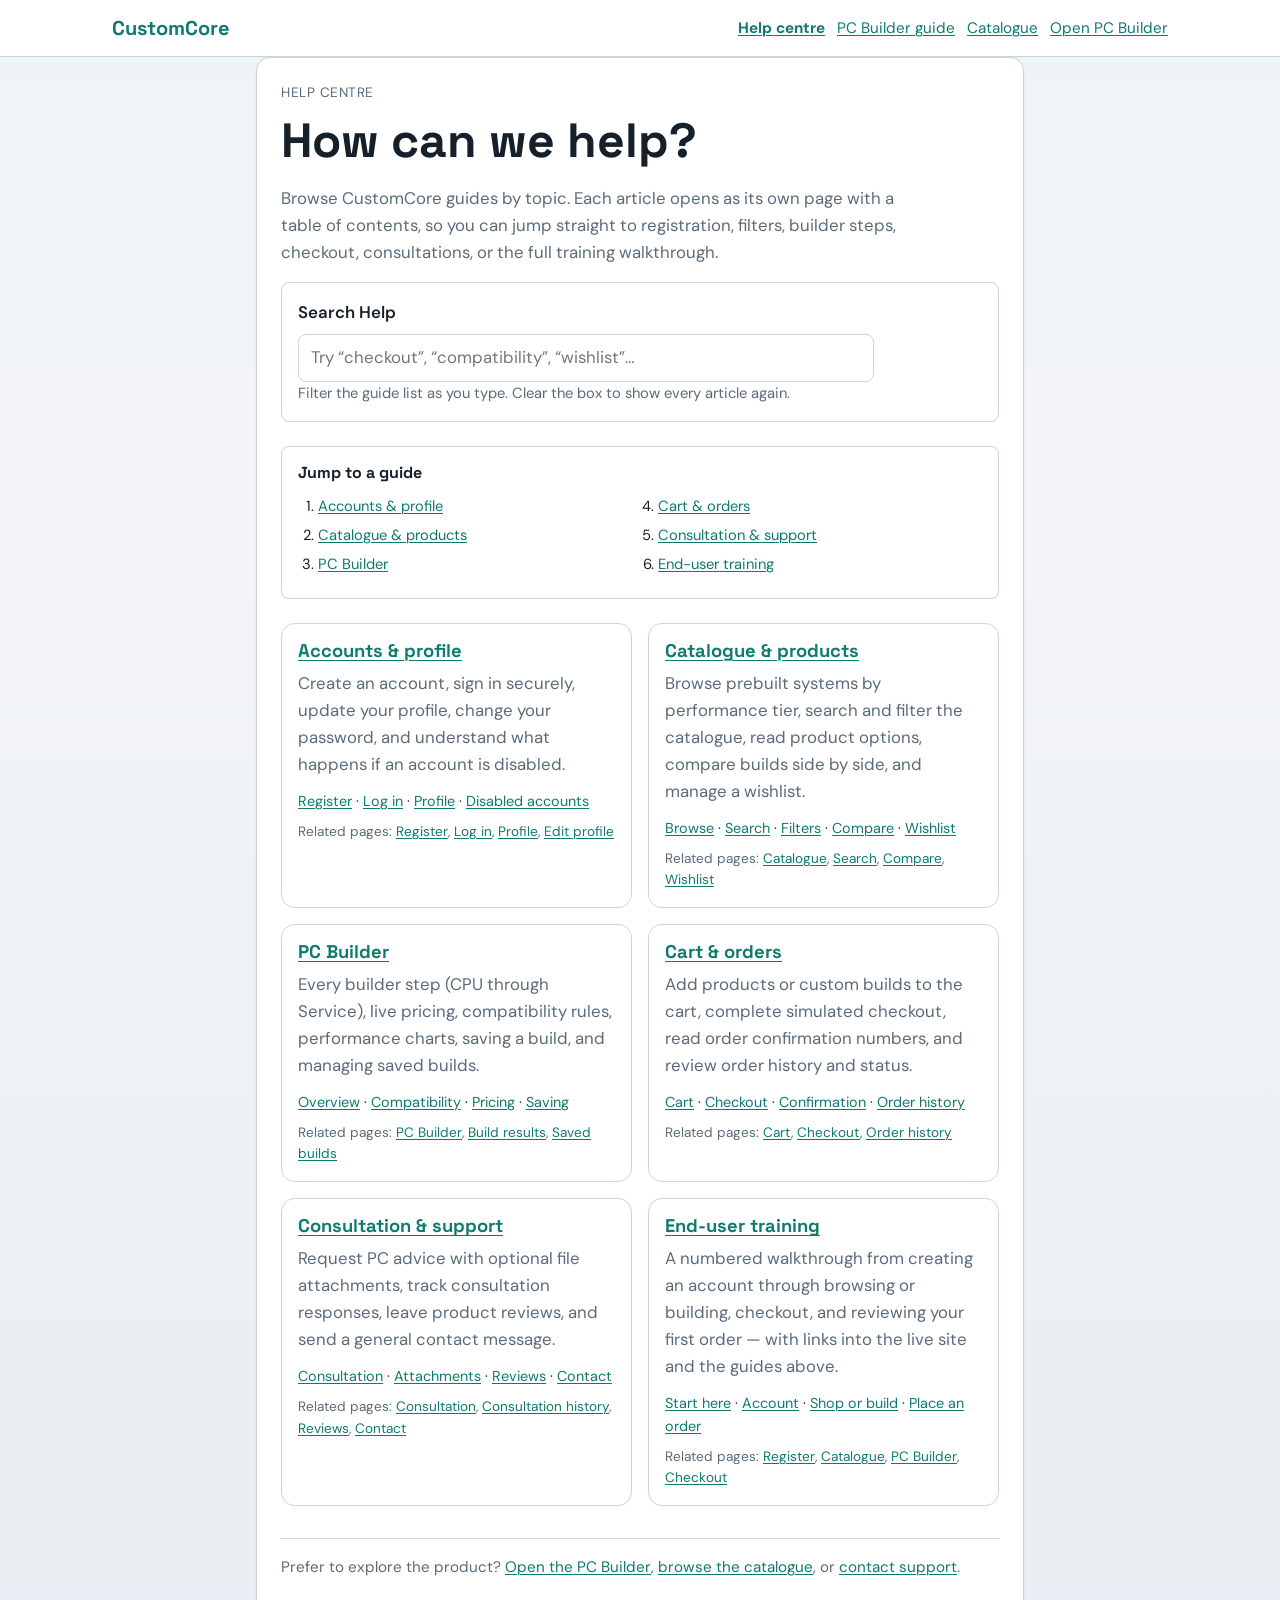
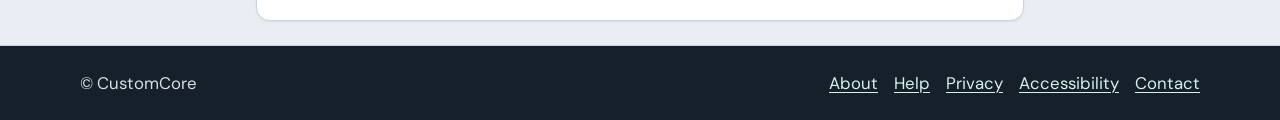
==== commit d786f2e8: "Added Help Centre Homepage" ====
--- a/help/index.html
+++ b/help/index.html
@@ -4,7 +4,7 @@
     <meta charset="utf-8">
     <meta name="viewport" content="width=device-width, initial-scale=1">
     <title>Help centre — CustomCore</title>
-    <meta name="description" content="CustomCore Help centre. Start with the PC Builder guide; more Help articles arrive as features ship.">
+    <meta name="description" content="CustomCore Help centre: guides for accounts, catalogue, PC Builder, orders, support, and a full end-user training walkthrough.">
     <link rel="stylesheet" href="../assets/css/main.css">
 </head>
 <body class="help-body">
@@ -15,45 +15,225 @@
             <a class="help-site-header__brand" href="../index.php">CustomCore</a>
             <nav class="help-site-header__nav" aria-label="Help">
                 <a href="index.html" aria-current="page">Help centre</a>
+                <a href="pc-builder.html">PC Builder guide</a>
+                <a href="../catalogue.php">Catalogue</a>
                 <a href="../builder.php">Open PC Builder</a>
-                <a href="../catalogue.php">Catalogue</a>
             </nav>
         </div>
     </header>
 
-    <main id="help-main" class="content-section help-page">
+    <main id="help-main" class="content-section help-page help-hub">
         <header class="help-page__header">
             <p class="help-page__eyebrow">Help centre</p>
             <h1>How can we help?</h1>
             <p class="help-page__intro">
-                Browse Help articles for CustomCore features. The PC Builder guide is available now
-                and explains every step of building, pricing, compatibility, charts, and saved builds.
-                Additional guides (accounts, catalogue, orders, support) will be added as those areas ship.
+                Browse CustomCore guides by topic. Each article opens as its own page with a table of
+                contents, so you can jump straight to registration, filters, builder steps, checkout,
+                consultations, or the full training walkthrough.
             </p>
         </header>
 
-        <ul class="help-hub-list">
-            <li class="help-hub-card">
-                <h2 class="help-hub-card__title">
-                    <a href="pc-builder.html">PC Builder guide</a>
+        <form class="help-hub-search" role="search" aria-label="Filter Help articles" data-help-hub-search>
+            <label class="help-hub-search__label" for="help-hub-query">Search Help</label>
+            <input
+                id="help-hub-query"
+                class="help-hub-search__input"
+                type="search"
+                name="q"
+                autocomplete="off"
+                placeholder="Try “checkout”, “compatibility”, “wishlist”…"
+            >
+            <p class="help-hub-search__hint form-help">
+                Filter the guide list as you type. Clear the box to show every article again.
+            </p>
+            <p class="help-hub-search__empty" data-help-hub-empty hidden role="status">
+                No guides match that search. Try another keyword or
+                <button type="button" class="button button--ghost button--sm" data-help-hub-clear>Clear search</button>.
+            </p>
+        </form>
+
+        <nav class="help-toc" aria-label="Help articles">
+            <h2 class="help-toc__title">Jump to a guide</h2>
+            <ol class="help-toc__list">
+                <li><a href="#guide-accounts">Accounts &amp; profile</a></li>
+                <li><a href="#guide-catalogue">Catalogue &amp; products</a></li>
+                <li><a href="#guide-builder">PC Builder</a></li>
+                <li><a href="#guide-orders">Cart &amp; orders</a></li>
+                <li><a href="#guide-support">Consultation &amp; support</a></li>
+                <li><a href="#guide-training">End-user training</a></li>
+            </ol>
+        </nav>
+
+        <ul class="help-hub-list" data-help-hub-list>
+            <li
+                class="help-hub-card"
+                id="guide-accounts"
+                data-help-keywords="accounts register registration login logout profile edit password disabled session email phone address"
+            >
+                <h2 class="help-hub-card__title">
+                    <a href="accounts.html">Accounts &amp; profile</a>
+                </h2>
+                <p class="help-hub-card__desc">
+                    Create an account, sign in securely, update your profile, change your password,
+                    and understand what happens if an account is disabled.
+                </p>
+                <p class="help-hub-card__links">
+                    <a href="accounts.html#register">Register</a> ·
+                    <a href="accounts.html#login">Log in</a> ·
+                    <a href="accounts.html#profile">Profile</a> ·
+                    <a href="accounts.html#disabled">Disabled accounts</a>
+                </p>
+                <p class="help-hub-card__related">
+                    Related pages:
+                    <a href="../register.php">Register</a>,
+                    <a href="../login.php">Log in</a>,
+                    <a href="../profile.php">Profile</a>,
+                    <a href="../edit-profile.php">Edit profile</a>
+                </p>
+            </li>
+
+            <li
+                class="help-hub-card"
+                id="guide-catalogue"
+                data-help-keywords="catalogue catalog products search filter sort compare options wishlist brand stock price tiers"
+            >
+                <h2 class="help-hub-card__title">
+                    <a href="catalogue.html">Catalogue &amp; products</a>
+                </h2>
+                <p class="help-hub-card__desc">
+                    Browse prebuilt systems by performance tier, search and filter the catalogue,
+                    read product options, compare builds side by side, and manage a wishlist.
+                </p>
+                <p class="help-hub-card__links">
+                    <a href="catalogue.html#browse">Browse</a> ·
+                    <a href="catalogue.html#search">Search</a> ·
+                    <a href="catalogue.html#filters">Filters</a> ·
+                    <a href="catalogue.html#compare">Compare</a> ·
+                    <a href="catalogue.html#wishlist">Wishlist</a>
+                </p>
+                <p class="help-hub-card__related">
+                    Related pages:
+                    <a href="../catalogue.php">Catalogue</a>,
+                    <a href="../search.php">Search</a>,
+                    <a href="../compare.php">Compare</a>,
+                    <a href="../wishlist.php">Wishlist</a>
+                </p>
+            </li>
+
+            <li
+                class="help-hub-card"
+                id="guide-builder"
+                data-help-keywords="builder pc custom cpu gpu motherboard ram storage psu case cooling os service pricing compatibility performance chart saved builds"
+            >
+                <h2 class="help-hub-card__title">
+                    <a href="pc-builder.html">PC Builder</a>
                 </h2>
                 <p class="help-hub-card__desc">
                     Every builder step (CPU through Service), live pricing, compatibility rules,
-                    performance charts, saving builds, and managing saved builds.
+                    performance charts, saving a build, and managing saved builds.
                 </p>
                 <p class="help-hub-card__links">
                     <a href="pc-builder.html#overview">Overview</a> ·
                     <a href="pc-builder.html#compatibility">Compatibility</a> ·
+                    <a href="pc-builder.html#pricing">Pricing</a> ·
                     <a href="pc-builder.html#saved-builds">Saving</a>
+                </p>
+                <p class="help-hub-card__related">
+                    Related pages:
+                    <a href="../builder.php">PC Builder</a>,
+                    <a href="../builder-results.php">Build results</a>,
+                    <a href="../saved-builds.php">Saved builds</a>
+                </p>
+            </li>
+
+            <li
+                class="help-hub-card"
+                id="guide-orders"
+                data-help-keywords="cart checkout order orders history confirmation shipping payment status quantity remove"
+            >
+                <h2 class="help-hub-card__title">
+                    <a href="orders.html">Cart &amp; orders</a>
+                </h2>
+                <p class="help-hub-card__desc">
+                    Add products or custom builds to the cart, complete simulated checkout,
+                    read order confirmation numbers, and review order history and status.
+                </p>
+                <p class="help-hub-card__links">
+                    <a href="orders.html#cart">Cart</a> ·
+                    <a href="orders.html#checkout">Checkout</a> ·
+                    <a href="orders.html#confirmation">Confirmation</a> ·
+                    <a href="orders.html#history">Order history</a>
+                </p>
+                <p class="help-hub-card__related">
+                    Related pages:
+                    <a href="../cart.php">Cart</a>,
+                    <a href="../checkout.php">Checkout</a>,
+                    <a href="../order-history.php">Order history</a>
+                </p>
+            </li>
+
+            <li
+                class="help-hub-card"
+                id="guide-support"
+                data-help-keywords="consultation consult support review reviews contact attachment upload response advice"
+            >
+                <h2 class="help-hub-card__title">
+                    <a href="support.html">Consultation &amp; support</a>
+                </h2>
+                <p class="help-hub-card__desc">
+                    Request PC advice with optional file attachments, track consultation responses,
+                    leave product reviews, and send a general contact message.
+                </p>
+                <p class="help-hub-card__links">
+                    <a href="support.html#consultation">Consultation</a> ·
+                    <a href="support.html#attachments">Attachments</a> ·
+                    <a href="support.html#reviews">Reviews</a> ·
+                    <a href="support.html#contact">Contact</a>
+                </p>
+                <p class="help-hub-card__related">
+                    Related pages:
+                    <a href="../consultation.php">Consultation</a>,
+                    <a href="../consultation-history.php">Consultation history</a>,
+                    <a href="../reviews.php">Reviews</a>,
+                    <a href="../contact.php">Contact</a>
+                </p>
+            </li>
+
+            <li
+                class="help-hub-card"
+                id="guide-training"
+                data-help-keywords="training walkthrough tutorial step by step beginner account order first time guide"
+            >
+                <h2 class="help-hub-card__title">
+                    <a href="training.html">End-user training</a>
+                </h2>
+                <p class="help-hub-card__desc">
+                    A numbered walkthrough from creating an account through browsing or building,
+                    checkout, and reviewing your first order — with links into the live site and
+                    the guides above.
+                </p>
+                <p class="help-hub-card__links">
+                    <a href="training.html#start">Start here</a> ·
+                    <a href="training.html#account">Account</a> ·
+                    <a href="training.html#shop">Shop or build</a> ·
+                    <a href="training.html#order">Place an order</a>
+                </p>
+                <p class="help-hub-card__related">
+                    Related pages:
+                    <a href="../register.php">Register</a>,
+                    <a href="../catalogue.php">Catalogue</a>,
+                    <a href="../builder.php">PC Builder</a>,
+                    <a href="../checkout.php">Checkout</a>
                 </p>
             </li>
         </ul>
 
         <p class="help-page__footer">
             Prefer to explore the product?
-            <a href="../builder.php">Open the PC Builder</a>
+            <a href="../builder.php">Open the PC Builder</a>,
+            <a href="../catalogue.php">browse the catalogue</a>,
             or
-            <a href="../catalogue.php">browse the catalogue</a>.
+            <a href="../contact.php">contact support</a>.
         </p>
     </main>
 
@@ -65,8 +245,11 @@
                 <li><a href="index.html">Help</a></li>
                 <li><a href="../privacy.php">Privacy</a></li>
                 <li><a href="../accessibility.php">Accessibility</a></li>
+                <li><a href="../contact.php">Contact</a></li>
             </ul>
         </div>
     </footer>
+
+    <script src="../assets/js/help-hub.js" defer></script>
 </body>
 </html>
--- a/assets/css/main.css
+++ b/assets/css/main.css
@@ -300,6 +300,23 @@
   color: var(--cc-color-accent);
 }
 
+.site-nav__badge {
+  display: inline-flex;
+  align-items: center;
+  justify-content: center;
+  min-width: 1.25rem;
+  height: 1.25rem;
+  margin-left: 0.35rem;
+  padding: 0 0.3rem;
+  font-size: 0.7rem;
+  font-weight: 700;
+  line-height: 1;
+  border-radius: 999px;
+  background: var(--cc-color-accent);
+  color: #fff;
+  vertical-align: middle;
+}
+
 /* ==========================================================================
    7. Typography & content
    ========================================================================== */
@@ -495,11 +512,22 @@
   gap: var(--cc-space-4);
 }
 
+@media (min-width: 48rem) {
+  .help-hub-list {
+    grid-template-columns: repeat(2, minmax(0, 1fr));
+  }
+}
+
 .help-hub-card {
   border: 1px solid var(--cc-color-border);
   border-radius: var(--cc-radius-lg);
   background: var(--cc-color-bg-elevated);
   padding: var(--cc-space-4);
+  scroll-margin-top: 1rem;
+}
+
+.help-hub-card[hidden] {
+  display: none;
 }
 
 .help-hub-card__title {
@@ -513,9 +541,48 @@
 }
 
 .help-hub-card__links {
-  margin: 0;
+  margin: 0 0 var(--cc-space-2);
   font-size: 0.9rem;
 }
+
+.help-hub-card__related {
+  margin: 0;
+  font-size: 0.85rem;
+  color: var(--cc-color-text-muted);
+}
+
+.help-hub-search {
+  margin: 0 0 var(--cc-space-5);
+  padding: var(--cc-space-4);
+  border: 1px solid var(--cc-color-border);
+  border-radius: var(--cc-radius-md);
+  background: var(--cc-color-bg-elevated);
+}
+
+.help-hub-search__label {
+  display: block;
+  margin-bottom: var(--cc-space-2);
+  font-weight: 600;
+}
+
+.help-hub-search__input {
+  width: 100%;
+  max-width: 36rem;
+}
+
+.help-hub-search__hint {
+  margin: var(--cc-space-2) 0 0;
+}
+
+.help-hub-search__empty {
+  margin: var(--cc-space-3) 0 0;
+  color: var(--cc-color-text-muted);
+}
+
+.help-hub-search__empty[hidden] {
+  display: none;
+}
+
 
 /* ==========================================================================
    8. Buttons
@@ -563,6 +630,16 @@
   box-shadow: none;
 }
 
+.button--primary {
+  background: var(--cc-color-accent);
+  color: #fff;
+}
+
+.button--primary:hover,
+.button--primary:focus-visible {
+  background: var(--cc-color-accent-hover);
+}
+
 .button--secondary:hover,
 .button--secondary:focus-visible {
   background: var(--cc-color-accent-soft);
@@ -571,6 +648,20 @@
 
 .button--danger {
   background: var(--cc-color-danger);
+}
+
+.button--ghost {
+  background: transparent;
+  color: var(--cc-color-text-muted);
+  border-color: var(--cc-color-border);
+  box-shadow: none;
+}
+
+.button--ghost:hover,
+.button--ghost:focus-visible {
+  color: var(--cc-color-danger);
+  border-color: var(--cc-color-danger);
+  background: transparent;
 }
 
 .button--sm {
@@ -927,6 +1018,26 @@
 
 .builder-page__header {
   margin-bottom: var(--cc-space-4);
+  padding: var(--cc-space-5);
+  border-radius: var(--cc-radius-lg);
+  color: #eef7f5;
+  background:
+    linear-gradient(120deg, rgba(15, 42, 48, 0.85), rgba(15, 122, 110, 0.62)),
+    url("../images/hero/builder-hero.jpg") center / cover no-repeat;
+}
+
+.builder-page__header h1 {
+  color: #ffffff;
+}
+
+.builder-page__header .context-help,
+.builder-page__header .context-help a {
+  color: #d7f2ec;
+}
+
+.builder-page__header .context-help a:hover,
+.builder-page__header .context-help a:focus-visible {
+  color: #ffffff;
 }
 
 .builder-steps {
@@ -1919,8 +2030,8 @@
   position: relative;
   overflow: hidden;
   background:
-    radial-gradient(ellipse 80% 60% at 100% 0%, rgba(15, 122, 110, 0.18), transparent 55%),
-    linear-gradient(135deg, rgba(15, 122, 110, 0.08), transparent 50%),
+    linear-gradient(90deg, #ffffff 0%, rgba(255, 255, 255, 0.94) 34%, rgba(255, 255, 255, 0.6) 60%, rgba(255, 255, 255, 0.12) 100%),
+    url("../images/hero/home-hero.jpg") right center / cover no-repeat,
     linear-gradient(180deg, #ffffff, #f0f5f7);
 }
 
@@ -1964,13 +2075,33 @@
 }
 
 .product-card__media {
-  display: grid;
-  place-items: center;
-  min-height: 7.5rem;
+  display: block;
+  overflow: hidden;
+  aspect-ratio: 4 / 3;
   border-radius: var(--cc-radius-md);
   background:
     linear-gradient(145deg, #1a2b33 0%, #0f7a6e 55%, #163a44 100%);
   color: #e8f7f4;
+}
+
+.product-card__media--placeholder {
+  display: grid;
+  place-items: center;
+  aspect-ratio: auto;
+  min-height: 7.5rem;
+}
+
+.product-card__image {
+  display: block;
+  width: 100%;
+  height: 100%;
+  object-fit: cover;
+  transition: transform var(--cc-transition);
+}
+
+.product-card__media:hover .product-card__image,
+.product-card__media:focus-visible .product-card__image {
+  transform: scale(1.04);
 }
 
 .product-card__media-label {
@@ -2031,6 +2162,28 @@
   transform: translateY(-1px);
 }
 
+.tier-card__media {
+  display: block;
+  overflow: hidden;
+  aspect-ratio: 16 / 10;
+  margin-bottom: var(--cc-space-3);
+  border-radius: var(--cc-radius-sm);
+  background: rgba(15, 122, 110, 0.08);
+}
+
+.tier-card__image {
+  display: block;
+  width: 100%;
+  height: 100%;
+  object-fit: cover;
+  transition: transform var(--cc-transition);
+}
+
+.tier-card:hover .tier-card__image,
+.tier-card:focus-visible .tier-card__image {
+  transform: scale(1.04);
+}
+
 .tier-card__title {
   margin: 0 0 var(--cc-space-2);
   font-family: var(--cc-font-display);
@@ -2052,6 +2205,27 @@
 .media-teaser {
   display: grid;
   gap: var(--cc-space-4);
+}
+
+.media-teaser__player {
+  overflow: hidden;
+  border-radius: var(--cc-radius-lg);
+  border: 1px solid var(--cc-color-border);
+  background: #102027;
+}
+
+.media-teaser__video {
+  display: block;
+  width: 100%;
+  height: auto;
+  aspect-ratio: 16 / 9;
+  background: #102027;
+}
+
+.media-teaser__title {
+  margin: 0 0 var(--cc-space-2);
+  font-family: var(--cc-font-display);
+  font-size: 1.2rem;
 }
 
 .media-teaser__placeholder {
@@ -2087,6 +2261,531 @@
 
 .media-teaser__copy p:first-child {
   margin-top: 0;
+}
+
+/* ==========================================================================
+   Learning Centre (Commit 8.2)
+   Native HTML5 video/audio players for educational media.
+   ========================================================================== */
+
+.learning-centre__header {
+  margin-bottom: var(--cc-space-5);
+}
+
+.learning-centre__eyebrow {
+  margin: 0 0 var(--cc-space-2);
+  font-size: 0.85rem;
+  font-weight: 700;
+  letter-spacing: 0.06em;
+  text-transform: uppercase;
+  color: var(--cc-color-accent);
+}
+
+.learning-centre__intro {
+  max-width: 44rem;
+  margin: 0 0 var(--cc-space-3);
+  font-size: 1.08rem;
+  color: var(--cc-color-text-muted);
+}
+
+.media-directory {
+  margin-bottom: var(--cc-space-5);
+  padding: var(--cc-space-4);
+  border: 1px solid var(--cc-color-border);
+  border-radius: var(--cc-radius-lg);
+  background: rgba(15, 122, 110, 0.04);
+}
+
+.media-directory__intro h2 {
+  margin: 0 0 var(--cc-space-2);
+}
+
+.media-directory__summary {
+  margin: 0 0 var(--cc-space-4);
+  color: var(--cc-color-text-muted);
+}
+
+.media-directory__list {
+  display: grid;
+  gap: var(--cc-space-3);
+  margin: 0;
+  padding: 0;
+  list-style: none;
+  counter-reset: media-directory;
+}
+
+.media-directory__card {
+  display: flex;
+  align-items: center;
+  gap: var(--cc-space-3);
+  padding: var(--cc-space-2);
+  border: 1px solid var(--cc-color-border);
+  border-radius: var(--cc-radius-md);
+  background: var(--cc-color-bg-elevated);
+  text-decoration: none;
+  color: inherit;
+  transition:
+    border-color var(--cc-transition),
+    transform var(--cc-transition),
+    box-shadow var(--cc-transition);
+}
+
+.media-directory__card:hover,
+.media-directory__card:focus-visible {
+  border-color: var(--cc-color-accent);
+  transform: translateY(-1px);
+  box-shadow: var(--cc-shadow-sm);
+  text-decoration: none;
+}
+
+.media-directory__thumb {
+  position: relative;
+  flex: 0 0 auto;
+  width: 6.5rem;
+  overflow: hidden;
+  border-radius: var(--cc-radius-sm);
+  background: #102027;
+  aspect-ratio: 16 / 9;
+}
+
+.media-directory__thumb img {
+  display: block;
+  width: 100%;
+  height: 100%;
+  object-fit: cover;
+}
+
+.media-directory__badge {
+  position: absolute;
+  left: 0.3rem;
+  bottom: 0.3rem;
+  padding: 0.1rem 0.45rem;
+  border-radius: 999px;
+  font-size: 0.65rem;
+  font-weight: 700;
+  letter-spacing: 0.04em;
+  text-transform: uppercase;
+  color: #ffffff;
+}
+
+.media-directory__badge--video {
+  background: var(--cc-color-accent);
+}
+
+.media-directory__badge--audio {
+  background: #6d28d9;
+}
+
+.media-directory__text {
+  display: flex;
+  flex-direction: column;
+  gap: 0.15rem;
+  min-width: 0;
+}
+
+.media-directory__step {
+  font-size: 0.72rem;
+  font-weight: 700;
+  letter-spacing: 0.06em;
+  text-transform: uppercase;
+  color: var(--cc-color-accent);
+}
+
+.media-directory__name {
+  font-weight: 600;
+}
+
+.media-directory__duration {
+  font-size: 0.85rem;
+  color: var(--cc-color-text-muted);
+}
+
+@media (min-width: 700px) {
+  .media-directory__list {
+    grid-template-columns: repeat(auto-fit, minmax(15rem, 1fr));
+  }
+}
+
+.media-grid {
+  display: grid;
+  gap: var(--cc-space-5);
+  margin-bottom: var(--cc-space-5);
+}
+
+.media-card:target {
+  scroll-margin-top: var(--cc-space-5);
+  outline: 2px solid var(--cc-color-accent);
+  outline-offset: 4px;
+}
+
+.media-card:focus {
+  outline: none;
+}
+
+.media-card {
+  display: grid;
+  gap: var(--cc-space-4);
+  padding: var(--cc-space-4);
+  border: 1px solid var(--cc-color-border);
+  border-radius: var(--cc-radius-lg);
+  background: var(--cc-color-bg-elevated);
+  box-shadow: var(--cc-shadow-sm);
+}
+
+.media-card__player {
+  overflow: hidden;
+  border-radius: var(--cc-radius-md);
+  background: #102027;
+}
+
+.media-card__video {
+  display: block;
+  width: 100%;
+  height: auto;
+  aspect-ratio: 16 / 9;
+  background: #102027;
+}
+
+.media-card__poster {
+  display: block;
+  width: 100%;
+  height: auto;
+  aspect-ratio: 16 / 9;
+  object-fit: cover;
+}
+
+.media-card__audio {
+  display: block;
+  width: 100%;
+  margin-top: var(--cc-space-3);
+  padding: 0 var(--cc-space-3) var(--cc-space-3);
+}
+
+.media-card__meta {
+  display: flex;
+  flex-wrap: wrap;
+  align-items: center;
+  gap: var(--cc-space-2);
+  margin: 0 0 var(--cc-space-2);
+  font-size: 0.85rem;
+}
+
+.media-card__type {
+  display: inline-block;
+  padding: 0.15rem 0.55rem;
+  border-radius: 999px;
+  font-weight: 700;
+  letter-spacing: 0.04em;
+  text-transform: uppercase;
+  font-size: 0.72rem;
+  color: #ffffff;
+}
+
+.media-card__type--video {
+  background: var(--cc-color-accent);
+}
+
+.media-card__type--audio {
+  background: #6d28d9;
+}
+
+.media-card__duration {
+  color: var(--cc-color-text-muted);
+  font-weight: 600;
+}
+
+.media-card__title {
+  margin: 0 0 var(--cc-space-2);
+  font-family: var(--cc-font-display);
+  font-size: 1.35rem;
+}
+
+.media-card__description {
+  margin: 0 0 var(--cc-space-3);
+  color: var(--cc-color-text-muted);
+}
+
+.media-card__subheading {
+  margin: 0 0 var(--cc-space-2);
+  font-size: 1rem;
+}
+
+.media-card__learn {
+  margin: 0 0 var(--cc-space-4);
+  padding-left: 1.2rem;
+  color: var(--cc-color-text-muted);
+}
+
+.media-card__transcript {
+  border-top: 1px solid var(--cc-color-border);
+  padding-top: var(--cc-space-3);
+}
+
+.media-card__transcript summary {
+  cursor: pointer;
+  font-weight: 700;
+  color: var(--cc-color-accent);
+}
+
+.media-card__transcript summary:hover,
+.media-card__transcript summary:focus-visible {
+  text-decoration: underline;
+}
+
+.media-card__transcript-body {
+  margin-top: var(--cc-space-3);
+}
+
+.media-card__transcript-body p {
+  margin: 0 0 var(--cc-space-3);
+  color: var(--cc-color-text-muted);
+  font-size: 0.95rem;
+}
+
+.media-card__transcript-body p:last-child {
+  margin-bottom: 0;
+}
+
+.learning-centre__help {
+  padding: var(--cc-space-5);
+  border: 1px solid var(--cc-color-border);
+  border-radius: var(--cc-radius-lg);
+  background: rgba(15, 122, 110, 0.04);
+}
+
+.learning-centre__help h2 {
+  margin-top: 0;
+}
+
+.learning-centre__help > p {
+  max-width: 44rem;
+  color: var(--cc-color-text-muted);
+}
+
+.learning-centre__credits {
+  margin-top: var(--cc-space-5);
+  padding-top: var(--cc-space-4);
+  border-top: 1px solid var(--cc-color-border);
+}
+
+.learning-centre__credits h2 {
+  margin-top: 0;
+  font-size: 1.15rem;
+}
+
+.learning-centre__credits p {
+  max-width: 44rem;
+  color: var(--cc-color-text-muted);
+}
+
+@media (min-width: 900px) {
+  .media-card {
+    grid-template-columns: minmax(0, 1.15fr) minmax(0, 1fr);
+    align-items: start;
+  }
+}
+
+/* ==========================================================================
+   Public catalogue visualization (Commit 8.5)
+   Chart.js bar chart from live MySQL data + accessible data table.
+   ========================================================================== */
+
+.catalogue-insights {
+  margin-bottom: var(--cc-space-5);
+  padding: var(--cc-space-5);
+  border: 1px solid var(--cc-color-border);
+  border-radius: var(--cc-radius-lg);
+  background: var(--cc-color-bg-elevated);
+  box-shadow: var(--cc-shadow-sm);
+}
+
+.catalogue-chart {
+  display: grid;
+  gap: var(--cc-space-5);
+}
+
+.catalogue-chart__canvas-wrap {
+  position: relative;
+  width: 100%;
+  min-height: 260px;
+  height: 320px;
+}
+
+.catalogue-chart__canvas {
+  display: block;
+  width: 100% !important;
+  height: 100% !important;
+}
+
+.catalogue-chart__summary-title {
+  margin: 0 0 var(--cc-space-3);
+  font-size: 1.05rem;
+}
+
+.catalogue-chart__table {
+  width: 100%;
+  border-collapse: collapse;
+  font-size: 0.95rem;
+}
+
+.catalogue-chart__table th,
+.catalogue-chart__table td {
+  padding: 0.5rem 0.6rem;
+  text-align: left;
+  border-bottom: 1px solid var(--cc-color-border);
+}
+
+.catalogue-chart__table thead th {
+  font-size: 0.78rem;
+  text-transform: uppercase;
+  letter-spacing: 0.04em;
+  color: var(--cc-color-text-muted);
+}
+
+.catalogue-chart__table tbody th {
+  font-weight: 600;
+}
+
+.catalogue-chart__table tbody th a {
+  color: var(--cc-color-accent);
+  text-decoration: none;
+}
+
+.catalogue-chart__table tbody th a:hover,
+.catalogue-chart__table tbody th a:focus-visible {
+  text-decoration: underline;
+}
+
+.catalogue-chart__note {
+  margin: var(--cc-space-3) 0 0;
+  font-size: 0.85rem;
+  color: var(--cc-color-text-muted);
+}
+
+@media (min-width: 900px) {
+  .catalogue-chart {
+    grid-template-columns: minmax(0, 1.3fr) minmax(0, 1fr);
+    align-items: center;
+  }
+}
+
+/* ==========================================================================
+   Store & service location (Commit 8.4)
+   Interactive Leaflet map + always-visible text address fallback.
+   ========================================================================== */
+
+.location-page__header {
+  margin-bottom: var(--cc-space-5);
+}
+
+.location-page__eyebrow {
+  margin: 0 0 var(--cc-space-2);
+  font-size: 0.85rem;
+  font-weight: 700;
+  letter-spacing: 0.06em;
+  text-transform: uppercase;
+  color: var(--cc-color-accent);
+}
+
+.location-page__intro {
+  max-width: 46rem;
+  margin: 0 0 var(--cc-space-3);
+  font-size: 1.08rem;
+  color: var(--cc-color-text-muted);
+}
+
+.location-layout {
+  display: grid;
+  gap: var(--cc-space-5);
+}
+
+.location-details h2 {
+  margin-top: 0;
+}
+
+.location-fallback {
+  margin: 0 0 var(--cc-space-4);
+  padding: var(--cc-space-4);
+  border: 1px solid var(--cc-color-border);
+  border-radius: var(--cc-radius-md);
+  background: rgba(15, 122, 110, 0.04);
+  font-style: normal;
+  line-height: 1.7;
+}
+
+.location-hours {
+  margin: 0 0 var(--cc-space-4);
+}
+
+.location-hours__row {
+  display: flex;
+  justify-content: space-between;
+  gap: var(--cc-space-3);
+  padding: 0.35rem 0;
+  border-bottom: 1px solid var(--cc-color-border);
+}
+
+.location-hours__row:last-child {
+  border-bottom: none;
+}
+
+.location-hours dt {
+  font-weight: 600;
+}
+
+.location-hours dd {
+  margin: 0;
+  color: var(--cc-color-text-muted);
+}
+
+.location-note {
+  margin: 0;
+  font-size: 0.92rem;
+  color: var(--cc-color-text-muted);
+}
+
+.location-photo {
+  display: block;
+  width: 100%;
+  height: auto;
+  aspect-ratio: 4 / 3;
+  object-fit: cover;
+  margin-bottom: var(--cc-space-4);
+  border-radius: var(--cc-radius-lg);
+  border: 1px solid var(--cc-color-border);
+}
+
+.location-map {
+  height: 360px;
+  border-radius: var(--cc-radius-lg);
+  border: 1px solid var(--cc-color-border);
+  overflow: hidden;
+  background: rgba(15, 122, 110, 0.06);
+  /* Keep the map below sticky UI such as the header and flash messages. */
+  z-index: 0;
+}
+
+.location-map__noscript {
+  margin: 0;
+  padding: var(--cc-space-4);
+  color: var(--cc-color-text-muted);
+}
+
+.location-map__note {
+  margin: var(--cc-space-3) 0 0;
+  font-size: 0.85rem;
+  color: var(--cc-color-text-muted);
+}
+
+.location-popup {
+  line-height: 1.5;
+}
+
+@media (min-width: 900px) {
+  .location-layout {
+    grid-template-columns: minmax(0, 1fr) minmax(0, 1.1fr);
+    align-items: start;
+  }
 }
 
 /* ==========================================================================
@@ -2306,13 +3005,27 @@
 }
 
 .product-detail__media {
-  display: grid;
-  place-items: center;
-  min-height: 14rem;
+  display: block;
+  overflow: hidden;
+  aspect-ratio: 4 / 3;
   border-radius: var(--cc-radius-lg);
   background:
     linear-gradient(145deg, #1a2b33 0%, #0f7a6e 55%, #163a44 100%);
   color: #e8f7f4;
+}
+
+.product-detail__media--placeholder {
+  display: grid;
+  place-items: center;
+  aspect-ratio: auto;
+  min-height: 14rem;
+}
+
+.product-detail__image {
+  display: block;
+  width: 100%;
+  height: 100%;
+  object-fit: cover;
 }
 
 .product-detail__brand {
@@ -3178,3 +3891,1657 @@
     transition: none !important;
   }
 }
+
+/* ==========================================================================
+   CART PAGE (Commits 6.1–6.2)
+   ========================================================================== */
+
+.cart-page__header {
+  margin-bottom: var(--cc-space-4);
+}
+
+.cart-page__count {
+  margin: 0.25rem 0 0;
+  color: var(--cc-color-muted, #64748b);
+  font-size: 0.95rem;
+}
+
+.cart-empty {
+  text-align: center;
+  padding: var(--cc-space-6) var(--cc-space-4);
+}
+
+.cart-empty__image {
+  display: block;
+  width: 100%;
+  max-width: 18rem;
+  height: auto;
+  margin: 0 auto var(--cc-space-4);
+  border-radius: var(--cc-radius-md);
+}
+
+.cart-empty__message {
+  font-size: 1.2rem;
+  color: var(--cc-color-muted);
+  margin-bottom: var(--cc-space-4);
+}
+
+.cart-empty__actions {
+  display: flex;
+  gap: var(--cc-space-3);
+  justify-content: center;
+  flex-wrap: wrap;
+}
+
+.cart-table {
+  width: 100%;
+}
+
+.cart-item--unavailable {
+  opacity: 0.65;
+}
+
+.cart-item__info {
+  display: flex;
+  flex-direction: column;
+  gap: 0.25rem;
+}
+
+.cart-item__type-badge {
+  display: inline-block;
+  font-size: 0.7rem;
+  font-weight: 700;
+  text-transform: uppercase;
+  letter-spacing: 0.05em;
+  padding: 0.15em 0.5em;
+  border-radius: var(--cc-radius-sm, 3px);
+  background: var(--cc-color-border);
+  color: var(--cc-color-text);
+  width: fit-content;
+}
+
+.cart-item__type-badge--build {
+  background: var(--cc-color-accent, #2563eb);
+  color: #fff;
+}
+
+.cart-item__name {
+  font-weight: 600;
+  color: var(--cc-color-text);
+  text-decoration: none;
+}
+
+a.cart-item__name:hover {
+  text-decoration: underline;
+  color: var(--cc-color-accent, #2563eb);
+}
+
+.cart-item__brand {
+  font-size: 0.85rem;
+  color: var(--cc-color-muted);
+}
+
+.cart-item__options {
+  font-size: 0.8rem;
+  color: var(--cc-color-muted);
+  font-style: italic;
+}
+
+.cart-item__badge {
+  display: inline-block;
+  font-size: 0.7rem;
+  font-weight: 700;
+  padding: 0.15em 0.4em;
+  border-radius: var(--cc-radius-sm, 3px);
+  width: fit-content;
+}
+
+.cart-item__badge--warn {
+  background: #fef3c7;
+  color: #92400e;
+}
+
+.cart-item__badge--stock {
+  background: #e0f2fe;
+  color: #075985;
+}
+
+.cart-item__qty-fixed {
+  font-weight: 600;
+}
+
+.cart-item__qty-hint {
+  display: block;
+  margin-top: 0.25rem;
+  font-size: 0.72rem;
+  color: var(--cc-color-muted);
+}
+
+.cart-qty-controls {
+  display: inline-flex;
+  align-items: center;
+  gap: 0.25rem;
+}
+
+.cart-qty-controls__btn {
+  width: 1.85rem;
+  height: 1.85rem;
+  padding: 0;
+  border: 1px solid var(--cc-color-border);
+  border-radius: var(--cc-radius-sm, 3px);
+  background: var(--cc-color-bg-elevated, #fff);
+  color: var(--cc-color-text);
+  font-size: 1rem;
+  line-height: 1;
+  cursor: pointer;
+}
+
+.cart-qty-controls__btn:hover:not(:disabled),
+.cart-qty-controls__btn:focus-visible:not(:disabled) {
+  border-color: var(--cc-color-accent);
+  color: var(--cc-color-accent);
+}
+
+.cart-qty-controls__btn:disabled {
+  opacity: 0.45;
+  cursor: not-allowed;
+}
+
+.cart-qty-form__input {
+  width: 3.5rem;
+  padding: 0.3rem 0.4rem;
+  text-align: center;
+  border: 1px solid var(--cc-color-border);
+  border-radius: var(--cc-radius-sm, 3px);
+  font-size: 0.9rem;
+}
+
+.cart-actions {
+  display: flex;
+  align-items: center;
+  justify-content: space-between;
+  margin-top: var(--cc-space-4);
+  flex-wrap: wrap;
+  gap: var(--cc-space-3);
+}
+
+.cart-actions__left {
+  display: flex;
+  flex-wrap: wrap;
+  align-items: center;
+  gap: var(--cc-space-2);
+}
+
+.cart-continue {
+  margin-top: var(--cc-space-4);
+}
+
+/* Add-to-cart on product page */
+
+.product-detail__cart-form {
+  margin-top: var(--cc-space-4);
+}
+
+.product-detail__add-to-cart {
+  display: flex;
+  align-items: center;
+  gap: var(--cc-space-3);
+  margin-top: var(--cc-space-4);
+  padding-top: var(--cc-space-3);
+  border-top: 1px solid var(--cc-color-border);
+}
+
+.product-detail__qty-label {
+  font-weight: 600;
+  font-size: 0.9rem;
+}
+
+.product-detail__qty-input {
+  width: 4rem;
+  padding: 0.4rem 0.5rem;
+  text-align: center;
+  border: 1px solid var(--cc-color-border);
+  border-radius: var(--cc-radius-sm, 3px);
+  font-size: 0.95rem;
+}
+
+.product-detail__oos-notice {
+  margin-top: var(--cc-space-4);
+  padding: var(--cc-space-3);
+  background: #fef3c7;
+  color: #92400e;
+  border-radius: var(--cc-radius-sm, 3px);
+  font-weight: 600;
+}
+
+/* Add-to-cart on saved build page */
+
+.saved-build-action-panel--highlight {
+  background: var(--cc-color-surface, #f8fafc);
+  border: 2px solid var(--cc-color-accent, #2563eb);
+  border-radius: var(--cc-radius-sm, 3px);
+  padding: var(--cc-space-3);
+  margin-bottom: var(--cc-space-3);
+}
+
+/* Cart responsive — stacked cards on small screens (wireframe 5B) */
+
+@media (max-width: 640px) {
+  .cart-table thead {
+    position: absolute;
+    width: 1px;
+    height: 1px;
+    padding: 0;
+    margin: -1px;
+    overflow: hidden;
+    clip: rect(0, 0, 0, 0);
+    white-space: nowrap;
+    border: 0;
+  }
+
+  .cart-table,
+  .cart-table tbody,
+  .cart-table tr,
+  .cart-table td,
+  .cart-table tfoot,
+  .cart-table th {
+    display: block;
+    width: 100%;
+  }
+
+  .cart-table tbody tr.cart-item {
+    margin-bottom: var(--cc-space-3);
+    padding: var(--cc-space-3);
+    border: 1px solid var(--cc-color-border);
+    border-radius: var(--cc-radius-sm, 3px);
+    background: var(--cc-color-bg-elevated, #fff);
+  }
+
+  .cart-table td {
+    display: flex;
+    justify-content: space-between;
+    align-items: center;
+    gap: var(--cc-space-2);
+    padding: 0.45rem 0;
+    border: none;
+    text-align: right;
+  }
+
+  .cart-table td::before {
+    content: attr(data-label);
+    font-weight: 600;
+    text-align: left;
+    color: var(--cc-color-muted);
+  }
+
+  .cart-table td.cart-item__info {
+    flex-direction: column;
+    align-items: flex-start;
+    text-align: left;
+    padding-bottom: var(--cc-space-2);
+    border-bottom: 1px solid var(--cc-color-border);
+    margin-bottom: 0.35rem;
+  }
+
+  .cart-table td.cart-item__info::before {
+    display: none;
+  }
+
+  .cart-table td.cart-item__actions {
+    justify-content: flex-end;
+    border-top: 1px solid var(--cc-color-border);
+    margin-top: 0.35rem;
+    padding-top: var(--cc-space-2);
+  }
+
+  .cart-table td.cart-item__actions::before {
+    display: none;
+  }
+
+  .cart-table tfoot tr {
+    padding: var(--cc-space-3);
+    border: 1px solid var(--cc-color-border);
+    border-radius: var(--cc-radius-sm, 3px);
+  }
+
+  .cart-table tfoot th,
+  .cart-table tfoot td {
+    display: inline-block;
+    width: auto;
+    border: none;
+    padding: 0.25rem 0.35rem 0 0;
+  }
+
+  .cart-actions {
+    flex-direction: column;
+    align-items: stretch;
+  }
+
+  .cart-actions__left {
+    flex-direction: column;
+    align-items: stretch;
+  }
+
+  .product-detail__add-to-cart {
+    flex-direction: column;
+    align-items: flex-start;
+  }
+
+  .cart-empty__actions {
+    flex-direction: column;
+  }
+}
+
+/* ==========================================================================
+   CHECKOUT PAGE (Commit 6.4)
+   ========================================================================== */
+
+.checkout-page__header {
+  margin-bottom: var(--cc-space-4);
+}
+
+.checkout-layout {
+  display: grid;
+  grid-template-columns: 1fr minmax(16rem, 22rem);
+  gap: var(--cc-space-6);
+  align-items: start;
+}
+
+.checkout-fieldset {
+  border: 1px solid var(--cc-color-border);
+  border-radius: var(--cc-radius-md, 6px);
+  padding: var(--cc-space-4);
+  margin-bottom: var(--cc-space-4);
+}
+
+.checkout-fieldset__legend {
+  font-size: 1.1rem;
+  font-weight: 700;
+  padding: 0 0.5rem;
+}
+
+.checkout-fieldset__note {
+  margin: 0 0 var(--cc-space-3);
+  font-size: 0.85rem;
+  color: var(--cc-color-muted);
+  font-style: italic;
+}
+
+.checkout-payment-options {
+  display: flex;
+  flex-direction: column;
+  gap: var(--cc-space-2);
+}
+
+.checkout-payment-option {
+  display: flex;
+  align-items: center;
+  gap: 0.6rem;
+  padding: var(--cc-space-2) var(--cc-space-3);
+  border: 1px solid var(--cc-color-border);
+  border-radius: var(--cc-radius-sm, 3px);
+  cursor: pointer;
+  transition: border-color var(--cc-transition);
+}
+
+.checkout-payment-option:hover {
+  border-color: var(--cc-color-accent);
+}
+
+.checkout-payment-option input[type="radio"]:checked + .checkout-payment-option__label {
+  font-weight: 600;
+}
+
+.checkout-payment-option__label {
+  font-size: 0.9rem;
+}
+
+.checkout-submit {
+  display: flex;
+  align-items: center;
+  gap: var(--cc-space-3);
+  flex-wrap: wrap;
+  margin-top: var(--cc-space-2);
+}
+
+.checkout-submit__btn {
+  font-size: 1rem;
+  padding: 0.75rem 1.5rem;
+}
+
+/* Order summary sidebar */
+
+.checkout-summary {
+  background: var(--cc-color-bg-elevated, #f8fafc);
+  border: 1px solid var(--cc-color-border);
+  border-radius: var(--cc-radius-md, 6px);
+  padding: var(--cc-space-4);
+  position: sticky;
+  top: var(--cc-space-4);
+}
+
+.checkout-summary__title {
+  font-size: 1rem;
+  margin: 0 0 var(--cc-space-3);
+}
+
+.checkout-summary__list {
+  list-style: none;
+  padding: 0;
+  margin: 0 0 var(--cc-space-3);
+}
+
+.checkout-summary__item {
+  display: flex;
+  justify-content: space-between;
+  align-items: flex-start;
+  gap: var(--cc-space-2);
+  padding: 0.4rem 0;
+  border-bottom: 1px solid var(--cc-color-border);
+  font-size: 0.88rem;
+}
+
+.checkout-summary__item:last-child {
+  border-bottom: none;
+}
+
+.checkout-summary__name {
+  flex: 1;
+}
+
+.checkout-summary__qty {
+  color: var(--cc-color-muted);
+  font-weight: 600;
+}
+
+.checkout-summary__badge {
+  display: inline-block;
+  font-size: 0.68rem;
+  font-weight: 700;
+  text-transform: uppercase;
+  padding: 0.1em 0.4em;
+  border-radius: 3px;
+  background: var(--cc-color-accent);
+  color: #fff;
+  vertical-align: middle;
+  margin-left: 0.3rem;
+}
+
+.checkout-summary__price {
+  white-space: nowrap;
+  font-weight: 600;
+}
+
+.checkout-summary__total {
+  display: flex;
+  justify-content: space-between;
+  font-weight: 700;
+  font-size: 1.05rem;
+  padding-top: var(--cc-space-2);
+  border-top: 2px solid var(--cc-color-border);
+}
+
+.checkout-summary__note {
+  margin-top: var(--cc-space-2);
+  font-size: 0.78rem;
+  color: var(--cc-color-muted);
+}
+
+/* Half-width row for city + province */
+
+.form-row--half {
+  display: grid;
+  grid-template-columns: 1fr 1fr;
+  gap: var(--cc-space-3);
+}
+
+/* Required/optional markers */
+
+.required {
+  color: var(--cc-color-danger, #b91c1c);
+}
+
+.optional {
+  color: var(--cc-color-muted);
+  font-size: 0.85rem;
+}
+
+/* Flash list */
+
+.flash__list {
+  margin: 0.5rem 0 0 1.2rem;
+  padding: 0;
+  font-size: 0.9rem;
+}
+
+/* Checkout responsive */
+
+@media (max-width: 768px) {
+  .checkout-layout {
+    grid-template-columns: 1fr;
+  }
+
+  .checkout-summary {
+    position: static;
+    order: -1;
+    margin-bottom: var(--cc-space-4);
+  }
+
+  .form-row--half {
+    grid-template-columns: 1fr;
+  }
+
+  .checkout-submit {
+    flex-direction: column;
+    align-items: stretch;
+  }
+}
+
+/* ==========================================================================
+   ORDER CONFIRMATION PAGE (Commit 6.5)
+   ========================================================================== */
+
+.order-confirm__header {
+  text-align: center;
+  margin-bottom: var(--cc-space-5);
+}
+
+.order-confirm__subtitle {
+  margin-top: var(--cc-space-2);
+  font-size: 1.05rem;
+  color: var(--cc-color-muted);
+}
+
+.order-confirm__number {
+  display: inline-block;
+  margin-top: var(--cc-space-2);
+  padding: 0.6rem 1.5rem;
+  font-size: 1.4rem;
+  font-weight: 700;
+  font-family: var(--cc-font-mono, monospace);
+  letter-spacing: 0.04em;
+  background: var(--cc-color-bg-elevated, #f0fdf4);
+  border: 2px solid var(--cc-color-success, #16a34a);
+  border-radius: var(--cc-radius-md, 6px);
+  color: var(--cc-color-success, #16a34a);
+}
+
+.order-confirm__note {
+  margin-top: var(--cc-space-3);
+  font-size: 0.9rem;
+  color: var(--cc-color-muted);
+}
+
+.order-confirm__section {
+  margin-bottom: var(--cc-space-5);
+}
+
+.order-confirm__section-title {
+  font-size: 1.1rem;
+  font-weight: 700;
+  margin-bottom: var(--cc-space-2);
+  padding-bottom: var(--cc-space-1);
+  border-bottom: 1px solid var(--cc-color-border);
+}
+
+.order-confirm__dl {
+  display: grid;
+  grid-template-columns: auto 1fr;
+  gap: 0.4rem 1.5rem;
+  font-size: 0.92rem;
+}
+
+.order-confirm__dl dt {
+  font-weight: 600;
+  color: var(--cc-color-muted);
+}
+
+.order-confirm__dl dd {
+  margin: 0;
+}
+
+.order-confirm__table {
+  width: 100%;
+  border-collapse: collapse;
+  font-size: 0.9rem;
+}
+
+.order-confirm__table th,
+.order-confirm__table td {
+  padding: 0.5rem 0.75rem;
+  text-align: left;
+  border-bottom: 1px solid var(--cc-color-border);
+}
+
+.order-confirm__table th {
+  font-weight: 600;
+  font-size: 0.82rem;
+  text-transform: uppercase;
+  letter-spacing: 0.03em;
+  color: var(--cc-color-muted);
+}
+
+.order-confirm__table tfoot td {
+  border-top: 2px solid var(--cc-color-border);
+  border-bottom: none;
+  font-weight: 700;
+}
+
+.order-confirm__total-label {
+  text-align: right;
+}
+
+.order-confirm__total-value {
+  font-size: 1.05rem;
+}
+
+.order-confirm__badge {
+  display: inline-block;
+  font-size: 0.68rem;
+  font-weight: 700;
+  text-transform: uppercase;
+  padding: 0.1em 0.4em;
+  border-radius: 3px;
+  background: var(--cc-color-accent);
+  color: #fff;
+  vertical-align: middle;
+  margin-left: 0.3rem;
+}
+
+.order-confirm__status {
+  display: inline-block;
+  padding: 0.2em 0.6em;
+  font-size: 0.82rem;
+  font-weight: 700;
+  text-transform: uppercase;
+  border-radius: 3px;
+  background: var(--cc-color-warning-bg, #fef3c7);
+  color: var(--cc-color-warning-text, #92400e);
+}
+
+.order-confirm__actions {
+  display: flex;
+  align-items: center;
+  gap: var(--cc-space-3);
+  flex-wrap: wrap;
+  margin-top: var(--cc-space-4);
+}
+
+@media (max-width: 768px) {
+  .order-confirm__dl {
+    grid-template-columns: 1fr;
+    gap: 0.2rem 0;
+  }
+
+  .order-confirm__dl dt {
+    margin-top: 0.5rem;
+  }
+
+  .order-confirm__table th:nth-child(3),
+  .order-confirm__table td:nth-child(3) {
+    display: none;
+  }
+
+  .order-confirm__actions {
+    flex-direction: column;
+    align-items: stretch;
+  }
+}
+
+/* ==========================================================================
+   ORDER HISTORY & DETAILS (Commit 6.6)
+   ========================================================================== */
+
+.order-history-empty {
+  text-align: center;
+  padding: var(--cc-space-6) var(--cc-space-3);
+}
+
+.order-history-empty--filtered {
+  padding-top: var(--cc-space-4);
+}
+
+.order-history-empty__actions {
+  display: flex;
+  justify-content: center;
+  gap: var(--cc-space-3);
+  flex-wrap: wrap;
+  margin-top: var(--cc-space-3);
+}
+
+.order-history-toolbar {
+  display: flex;
+  flex-wrap: wrap;
+  align-items: center;
+  justify-content: space-between;
+  gap: var(--cc-space-3);
+  margin-bottom: var(--cc-space-4);
+}
+
+.order-history-toolbar__summary {
+  margin: 0;
+  font-size: 0.92rem;
+  color: var(--cc-color-muted);
+}
+
+.order-history-filters {
+  display: flex;
+  flex-wrap: wrap;
+  gap: 0.35rem;
+}
+
+.order-history-filters__link {
+  display: inline-block;
+  padding: 0.25rem 0.6rem;
+  font-size: 0.78rem;
+  font-weight: 600;
+  text-decoration: none;
+  border: 1px solid var(--cc-color-border);
+  border-radius: 3px;
+  color: var(--cc-color-text);
+  background: transparent;
+}
+
+.order-history-filters__link:hover,
+.order-history-filters__link:focus-visible {
+  border-color: var(--cc-color-accent);
+  color: var(--cc-color-accent);
+}
+
+.order-history-filters__link.is-active {
+  background: var(--cc-color-accent);
+  border-color: var(--cc-color-accent);
+  color: #fff;
+}
+
+.order-history-table-wrap,
+.order-details-table-wrap {
+  overflow-x: auto;
+}
+
+.order-history-table,
+.order-details-table {
+  width: 100%;
+  border-collapse: collapse;
+  font-size: 0.92rem;
+}
+
+.order-history-table th,
+.order-history-table td,
+.order-details-table th,
+.order-details-table td {
+  padding: 0.65rem 0.75rem;
+  text-align: left;
+  border-bottom: 1px solid var(--cc-color-border);
+  vertical-align: top;
+}
+
+.order-history-table th,
+.order-details-table th {
+  font-weight: 600;
+  font-size: 0.78rem;
+  text-transform: uppercase;
+  letter-spacing: 0.03em;
+  color: var(--cc-color-muted);
+}
+
+.order-history-table__number {
+  font-family: var(--cc-font-mono, monospace);
+  font-weight: 700;
+  letter-spacing: 0.02em;
+  text-decoration: none;
+}
+
+.order-history-table__number:hover,
+.order-history-table__number:focus-visible {
+  text-decoration: underline;
+}
+
+.order-status {
+  display: inline-block;
+  padding: 0.15em 0.55em;
+  font-size: 0.75rem;
+  font-weight: 700;
+  text-transform: uppercase;
+  letter-spacing: 0.03em;
+  border-radius: 3px;
+  background: var(--cc-color-bg-elevated, #f1f5f9);
+  color: var(--cc-color-text);
+}
+
+.order-status--pending {
+  background: var(--cc-color-warning-bg, #fef3c7);
+  color: var(--cc-color-warning-text, #92400e);
+}
+
+.order-status--processing {
+  background: #dbeafe;
+  color: #1e40af;
+}
+
+.order-status--ready {
+  background: #d1fae5;
+  color: #065f46;
+}
+
+.order-status--completed {
+  background: #e0e7ff;
+  color: #3730a3;
+}
+
+.order-status--cancelled {
+  background: #fee2e2;
+  color: #991b1b;
+}
+
+.order-details__meta {
+  margin-bottom: var(--cc-space-4);
+}
+
+.order-details__date {
+  margin-left: var(--cc-space-2);
+  font-size: 0.9rem;
+  color: var(--cc-color-muted);
+}
+
+.order-details__grid {
+  display: grid;
+  grid-template-columns: 1fr 1fr;
+  gap: var(--cc-space-4);
+  margin-bottom: var(--cc-space-5);
+}
+
+.order-details__card {
+  border: 1px solid var(--cc-color-border);
+  border-radius: var(--cc-radius-md, 6px);
+  padding: var(--cc-space-4);
+}
+
+.order-details__card-title {
+  font-size: 1rem;
+  font-weight: 700;
+  margin: 0 0 var(--cc-space-3);
+}
+
+.order-details__dl {
+  display: grid;
+  grid-template-columns: auto 1fr;
+  gap: 0.35rem 1.25rem;
+  font-size: 0.9rem;
+  margin: 0;
+}
+
+.order-details__dl dt {
+  font-weight: 600;
+  color: var(--cc-color-muted);
+}
+
+.order-details__dl dd {
+  margin: 0;
+}
+
+.order-details__total {
+  font-weight: 700;
+  font-size: 1.05rem;
+}
+
+.order-details__items {
+  margin-bottom: var(--cc-space-5);
+}
+
+.order-details__options,
+.order-details__build-parts {
+  margin: 0.4rem 0 0;
+  padding-left: 1.1rem;
+  font-size: 0.82rem;
+  color: var(--cc-color-muted);
+}
+
+.order-details__build {
+  margin-top: 0.45rem;
+  font-size: 0.85rem;
+}
+
+.order-details__build summary {
+  cursor: pointer;
+  font-weight: 600;
+  color: var(--cc-color-text);
+}
+
+.order-details__build-parts {
+  margin-top: 0.35rem;
+}
+
+.order-details__part-cat {
+  font-weight: 600;
+}
+
+.order-details__part-price {
+  margin-left: 0.35rem;
+  white-space: nowrap;
+}
+
+.order-details__item-link {
+  text-decoration: none;
+  color: inherit;
+}
+
+.order-details__item-link:hover,
+.order-details__item-link:focus-visible {
+  text-decoration: underline;
+  color: var(--cc-color-accent);
+}
+
+.order-details__type {
+  font-size: 0.78rem;
+  color: var(--cc-color-muted);
+  font-weight: 600;
+}
+
+.order-details__number-line {
+  margin: 0.35rem 0 0;
+  font-size: 0.9rem;
+  color: var(--cc-color-muted);
+}
+
+.order-details__number {
+  font-family: var(--cc-font-mono, monospace);
+  color: var(--cc-color-text);
+  letter-spacing: 0.02em;
+}
+
+.order-details__payment-note {
+  margin: var(--cc-space-2) 0 0;
+  font-size: 0.78rem;
+  color: var(--cc-color-muted);
+  font-style: italic;
+}
+
+.order-details__actions {
+  display: flex;
+  align-items: center;
+  gap: var(--cc-space-3);
+  flex-wrap: wrap;
+}
+
+@media (max-width: 768px) {
+  .order-details__grid {
+    grid-template-columns: 1fr;
+  }
+
+  .order-details__dl {
+    grid-template-columns: 1fr;
+    gap: 0.15rem 0;
+  }
+
+  .order-details__dl dt {
+    margin-top: 0.45rem;
+  }
+
+  .order-history-table thead,
+  .order-details-table thead {
+    display: none;
+  }
+
+  .order-history-table tr,
+  .order-details-table tr {
+    display: block;
+    border: 1px solid var(--cc-color-border);
+    border-radius: var(--cc-radius-md, 6px);
+    margin-bottom: var(--cc-space-3);
+    padding: var(--cc-space-2);
+  }
+
+  .order-history-table td,
+  .order-details-table td {
+    display: flex;
+    justify-content: space-between;
+    gap: var(--cc-space-2);
+    border-bottom: none;
+    padding: 0.35rem 0.25rem;
+  }
+
+  .order-history-table td::before,
+  .order-details-table td::before {
+    content: attr(data-label);
+    font-weight: 600;
+    color: var(--cc-color-muted);
+    font-size: 0.78rem;
+    text-transform: uppercase;
+  }
+
+  .order-details__actions,
+  .order-history-empty__actions {
+    flex-direction: column;
+    align-items: stretch;
+  }
+}
+
+/* ==========================================================================
+   Wishlist (Commit 7.1)
+   Product-detail save control + wishlist page grid.
+   ========================================================================== */
+
+.product-detail__wishlist {
+  margin-top: var(--cc-space-4);
+  padding-top: var(--cc-space-4);
+  border-top: 1px solid var(--cc-color-border);
+}
+
+.product-detail__wishlist-form {
+  display: flex;
+  align-items: center;
+  gap: var(--cc-space-3);
+  flex-wrap: wrap;
+}
+
+.product-detail__wishlist-note {
+  color: var(--cc-color-text-muted);
+  font-size: 0.9rem;
+  margin: 0;
+}
+
+.wishlist-empty {
+  background: var(--cc-color-bg-elevated);
+  border: 1px solid var(--cc-color-border);
+  border-radius: var(--cc-radius-lg);
+  padding: var(--cc-space-6);
+  text-align: center;
+}
+
+.wishlist-empty__image {
+  display: block;
+  width: 100%;
+  max-width: 18rem;
+  height: auto;
+  margin: 0 auto var(--cc-space-4);
+  border-radius: var(--cc-radius-md);
+}
+
+.wishlist-empty__actions {
+  display: flex;
+  gap: var(--cc-space-3);
+  justify-content: center;
+  flex-wrap: wrap;
+  margin-top: var(--cc-space-4);
+}
+
+.wishlist-toolbar {
+  display: flex;
+  align-items: center;
+  justify-content: space-between;
+  gap: var(--cc-space-4);
+  flex-wrap: wrap;
+  margin-bottom: var(--cc-space-5);
+}
+
+.wishlist-toolbar__summary {
+  margin: 0;
+  color: var(--cc-color-text-muted);
+}
+
+.wishlist-grid {
+  list-style: none;
+  margin: 0;
+  padding: 0;
+  display: grid;
+  grid-template-columns: repeat(auto-fill, minmax(260px, 1fr));
+  gap: var(--cc-space-4);
+}
+
+.wishlist-card {
+  display: flex;
+  flex-direction: column;
+  justify-content: space-between;
+  gap: var(--cc-space-4);
+  background: var(--cc-color-bg-elevated);
+  border: 1px solid var(--cc-color-border);
+  border-radius: var(--cc-radius-lg);
+  padding: var(--cc-space-5);
+  box-shadow: var(--cc-shadow-sm);
+}
+
+.wishlist-card__media {
+  display: block;
+  overflow: hidden;
+  aspect-ratio: 4 / 3;
+  border-radius: var(--cc-radius-md);
+  background: rgba(15, 122, 110, 0.08);
+}
+
+.wishlist-card__image {
+  display: block;
+  width: 100%;
+  height: 100%;
+  object-fit: cover;
+  transition: transform var(--cc-transition);
+}
+
+.wishlist-card__media:hover .wishlist-card__image,
+.wishlist-card__media:focus-visible .wishlist-card__image {
+  transform: scale(1.04);
+}
+
+.wishlist-card__name {
+  font-size: 1.1rem;
+  margin: 0 0 var(--cc-space-2);
+}
+
+.wishlist-card__name a {
+  color: var(--cc-color-text);
+  text-decoration: none;
+}
+
+.wishlist-card__name a:hover,
+.wishlist-card__name a:focus-visible {
+  color: var(--cc-color-accent);
+  text-decoration: underline;
+}
+
+.wishlist-card__meta {
+  color: var(--cc-color-text-muted);
+  font-size: 0.85rem;
+  margin: 0 0 var(--cc-space-2);
+}
+
+.wishlist-card__desc {
+  color: var(--cc-color-text-muted);
+  font-size: 0.9rem;
+  margin: 0 0 var(--cc-space-3);
+}
+
+.wishlist-card__price {
+  font-weight: 700;
+  color: var(--cc-color-text);
+  margin: 0 0 var(--cc-space-2);
+}
+
+.wishlist-card__stock {
+  font-size: 0.85rem;
+  font-weight: 600;
+  margin: 0;
+}
+
+.wishlist-card__stock--in {
+  color: var(--cc-color-success);
+}
+
+.wishlist-card__stock--out {
+  color: var(--cc-color-danger);
+}
+
+.wishlist-card__actions {
+  display: flex;
+  gap: var(--cc-space-3);
+  flex-wrap: wrap;
+  align-items: center;
+}
+
+.wishlist-card__actions form {
+  margin: 0;
+}
+
+@media (max-width: 600px) {
+  .wishlist-toolbar {
+    flex-direction: column;
+    align-items: stretch;
+  }
+
+  .wishlist-card__actions {
+    flex-direction: column;
+    align-items: stretch;
+  }
+
+  .wishlist-card__actions form,
+  .wishlist-card__actions .button {
+    width: 100%;
+  }
+}
+
+/* ==========================================================================
+   Review submission (Commit 7.2)
+   Form on reviews.php and product.php; pending status badges.
+   ========================================================================== */
+
+.review-submit {
+  margin-top: var(--cc-space-7);
+  padding-top: var(--cc-space-6);
+  border-top: 1px solid var(--cc-color-border);
+}
+
+.review-submit h2,
+.product-detail__write-review-heading {
+  margin: 0 0 var(--cc-space-3);
+  font-size: 1.25rem;
+}
+
+.product-detail__write-review {
+  margin-top: var(--cc-space-5);
+  padding-top: var(--cc-space-5);
+  border-top: 1px solid var(--cc-color-border);
+}
+
+.review-submit__note,
+.review-submit__existing {
+  color: var(--cc-color-text-muted);
+  margin: 0 0 var(--cc-space-4);
+}
+
+.review-submit__existing {
+  background: var(--cc-color-bg-muted);
+  border: 1px solid var(--cc-color-border);
+  border-radius: var(--cc-radius-md);
+  padding: var(--cc-space-4);
+}
+
+.review-submit__existing p {
+  margin: 0 0 var(--cc-space-2);
+}
+
+.review-submit__existing p:last-child {
+  margin-bottom: 0;
+}
+
+.review-form {
+  max-width: 36rem;
+}
+
+.review-form__product {
+  margin: 0 0 var(--cc-space-2);
+}
+
+.review-form__rating {
+  border: none;
+  padding: 0;
+  margin: 0;
+  min-inline-size: 0;
+}
+
+.review-form__rating > legend {
+  padding: 0;
+  margin-bottom: var(--cc-space-2);
+}
+
+.review-form__stars {
+  display: inline-flex;
+  flex-direction: row-reverse;
+  gap: 0.15rem;
+}
+
+.review-form__stars input[type="radio"] {
+  position: absolute;
+  opacity: 0;
+  width: 1px;
+  height: 1px;
+  margin: 0;
+  pointer-events: none;
+}
+
+.review-form__stars label {
+  cursor: pointer;
+  font-size: 1.75rem;
+  line-height: 1;
+  color: var(--cc-color-border);
+  transition: color 0.15s ease;
+  font-weight: 400;
+}
+
+.review-form__stars label:hover,
+.review-form__stars label:hover ~ label,
+.review-form__stars input[type="radio"]:checked ~ label,
+.review-form__stars input[type="radio"]:checked ~ label ~ label,
+.review-form__stars input[type="radio"]:focus-visible + label {
+  color: var(--cc-color-warning);
+}
+
+.review-form__stars input[type="radio"]:focus-visible + label {
+  outline: 2px solid var(--cc-color-focus);
+  outline-offset: 2px;
+  border-radius: 2px;
+}
+
+.review-form .has-error input,
+.review-form .has-error textarea,
+.review-form .has-error select {
+  border-color: var(--cc-color-danger);
+}
+
+.review-status {
+  display: inline-block;
+  font-size: 0.8rem;
+  font-weight: 600;
+  padding: 0.15rem 0.5rem;
+  border-radius: var(--cc-radius-sm);
+  vertical-align: middle;
+}
+
+.review-status--pending {
+  background: #f5e8c8;
+  color: var(--cc-color-warning);
+}
+
+.review-status--approved {
+  background: #d8efdf;
+  color: var(--cc-color-success);
+}
+
+.review-status--hidden {
+  background: var(--cc-color-bg-muted);
+  color: var(--cc-color-text-muted);
+}
+
+.form-required {
+  color: var(--cc-color-danger);
+}
+
+@media (max-width: 600px) {
+  .review-form__stars label {
+    font-size: 1.5rem;
+  }
+}
+
+/* ==========================================================================
+   Consultations (Commit 7.3)
+   Request form + status badges (badges reused by history/admin later).
+   ========================================================================== */
+
+.consultation-page__intro {
+  color: var(--cc-color-text-muted);
+  margin: 0 0 var(--cc-space-5);
+}
+
+.consultation-form {
+  max-width: 40rem;
+}
+
+.consultation-form__file {
+  min-height: 0;
+  padding: 0.5rem;
+  background: var(--cc-color-bg-elevated);
+}
+
+.consultation-form__file::file-selector-button {
+  margin-right: var(--cc-space-3);
+  padding: 0.4rem 0.8rem;
+  border: 1px solid var(--cc-color-border);
+  border-radius: var(--cc-radius-sm);
+  background: var(--cc-color-bg-muted);
+  color: var(--cc-color-text);
+  font: inherit;
+  cursor: pointer;
+}
+
+.consultation-form__file::file-selector-button:hover {
+  background: var(--cc-color-accent-soft);
+}
+
+.consultation-form__reselect {
+  margin: 0;
+  font-size: 0.85rem;
+  color: var(--cc-color-warning);
+}
+
+.consultation-attachments {
+  list-style: none;
+  margin: var(--cc-space-2) 0 0;
+  padding: 0;
+  display: grid;
+  gap: var(--cc-space-2);
+}
+
+.consultation-attachments__item {
+  display: flex;
+  align-items: center;
+  justify-content: space-between;
+  gap: var(--cc-space-3);
+  padding: var(--cc-space-2) var(--cc-space-3);
+  border: 1px solid var(--cc-color-border);
+  border-radius: var(--cc-radius-sm);
+  background: var(--cc-color-bg-elevated);
+  font-size: 0.9rem;
+}
+
+.consultation-attachments__size {
+  color: var(--cc-color-text-muted);
+  font-size: 0.8rem;
+  white-space: nowrap;
+}
+
+/* ==========================================================================
+   Contact form (Commit 7.5)
+   Public support message form — guests and logged-in customers.
+   ========================================================================== */
+
+.contact-page {
+  max-width: 44rem;
+}
+
+.contact-page__header {
+  margin-bottom: var(--cc-space-5);
+}
+
+.contact-page__intro {
+  color: var(--cc-color-text-muted);
+  margin: var(--cc-space-3) 0 0;
+}
+
+.contact-page__note {
+  margin: var(--cc-space-3) 0 0;
+  padding: var(--cc-space-3) var(--cc-space-4);
+  background: var(--cc-color-bg-muted);
+  border: 1px solid var(--cc-color-border);
+  border-radius: var(--cc-radius-md);
+  font-size: 0.95rem;
+}
+
+.contact-form {
+  max-width: 40rem;
+}
+
+.contact-form__other[hidden] {
+  display: none !important;
+}
+
+/* ==========================================================================
+   Consultation history (Commit 7.6)
+   Owner-scoped list of requests with status, details, and admin responses.
+   ========================================================================== */
+
+.consultation-history-actions {
+  margin: 0 0 var(--cc-space-4);
+}
+
+.consultation-list {
+  list-style: none;
+  margin: 0;
+  padding: 0;
+  display: grid;
+  gap: var(--cc-space-4);
+}
+
+.consultation-card {
+  background: var(--cc-color-bg-elevated);
+  border: 1px solid var(--cc-color-border);
+  border-radius: var(--cc-radius-lg);
+  padding: var(--cc-space-5);
+  box-shadow: var(--cc-shadow-sm);
+}
+
+.consultation-card__header {
+  display: flex;
+  align-items: flex-start;
+  justify-content: space-between;
+  gap: var(--cc-space-3);
+  flex-wrap: wrap;
+  margin-bottom: var(--cc-space-4);
+}
+
+.consultation-card__title {
+  margin: 0;
+  font-size: 1.15rem;
+}
+
+.consultation-card__date {
+  margin: 0.15rem 0 0;
+  color: var(--cc-color-text-muted);
+  font-size: 0.85rem;
+}
+
+.consultation-card__details {
+  margin: 0;
+  display: grid;
+  gap: var(--cc-space-2);
+}
+
+.consultation-card__row {
+  display: grid;
+  grid-template-columns: 10rem 1fr;
+  gap: var(--cc-space-3);
+}
+
+.consultation-card__row dt {
+  font-weight: 600;
+  color: var(--cc-color-text-muted);
+}
+
+.consultation-card__row dd {
+  margin: 0;
+}
+
+.consultation-card__subheading {
+  font-size: 0.95rem;
+  margin: 0 0 var(--cc-space-2);
+}
+
+.consultation-card__attachments {
+  margin-top: var(--cc-space-4);
+  padding-top: var(--cc-space-4);
+  border-top: 1px solid var(--cc-color-border);
+}
+
+.consultation-card__response {
+  margin-top: var(--cc-space-4);
+  padding: var(--cc-space-4);
+  background: var(--cc-color-accent-soft);
+  border-radius: var(--cc-radius-md);
+}
+
+.consultation-card__response-body {
+  margin: 0;
+}
+
+.consultation-card__response-meta {
+  margin: var(--cc-space-2) 0 0;
+  font-size: 0.8rem;
+  color: var(--cc-color-text-muted);
+}
+
+.consultation-card__pending-note {
+  margin: var(--cc-space-4) 0 0;
+  color: var(--cc-color-text-muted);
+  font-size: 0.9rem;
+  font-style: italic;
+}
+
+@media (max-width: 600px) {
+  .consultation-card__row {
+    grid-template-columns: 1fr;
+    gap: 0.15rem;
+  }
+}
+
+.consult-status {
+  display: inline-block;
+  font-size: 0.8rem;
+  font-weight: 600;
+  padding: 0.15rem 0.55rem;
+  border-radius: var(--cc-radius-sm);
+  vertical-align: middle;
+}
+
+.consult-status--open {
+  background: #dbe7f5;
+  color: #234e78;
+}
+
+.consult-status--in_progress {
+  background: #f5e8c8;
+  color: var(--cc-color-warning);
+}
+
+.consult-status--answered {
+  background: #d8efdf;
+  color: var(--cc-color-success);
+}
+
+.consult-status--closed {
+  background: var(--cc-color-bg-muted);
+  color: var(--cc-color-text-muted);
+}
+
+/* ==========================================================================
+   Accessibility statement & multimedia fallbacks (Commit 8.6)
+   ========================================================================== */
+
+.accessibility-page__lead {
+  max-width: 60ch;
+  font-size: 1.1rem;
+  color: var(--cc-color-text-muted);
+}
+
+.accessibility-block {
+  margin-top: var(--cc-space-5);
+}
+
+.accessibility-list {
+  margin: 0;
+  padding-left: 1.2rem;
+  display: grid;
+  gap: var(--cc-space-2);
+  max-width: 70ch;
+}
+
+.accessibility-fallbacks {
+  margin: var(--cc-space-4) 0 0;
+  display: grid;
+  gap: var(--cc-space-3);
+  max-width: 78ch;
+}
+
+.accessibility-fallbacks dt {
+  font-weight: 700;
+  color: var(--cc-color-text);
+}
+
+.accessibility-fallbacks dd {
+  margin: 0.15rem 0 0;
+  padding: 0 0 var(--cc-space-3);
+  border-bottom: 1px solid var(--cc-color-border);
+  color: var(--cc-color-text-muted);
+}
+
+.accessibility-fallbacks dd:last-child {
+  border-bottom: 0;
+}
+
+/* Homepage teaser: link to the transcript/captions fallback. */
+.media-teaser__a11y {
+  font-size: 0.9rem;
+  color: var(--cc-color-text-muted);
+}
+
+/* ==========================================================================
+   Reduced-motion preference (Commit 8.6)
+   Honour users who ask their OS to minimise animation. Kept last so it wins.
+   ========================================================================== */
+
+@media (prefers-reduced-motion: reduce) {
+  *,
+  *::before,
+  *::after {
+    animation-duration: 0.001ms !important;
+    animation-iteration-count: 1 !important;
+    transition-duration: 0.001ms !important;
+    scroll-behavior: auto !important;
+  }
+}
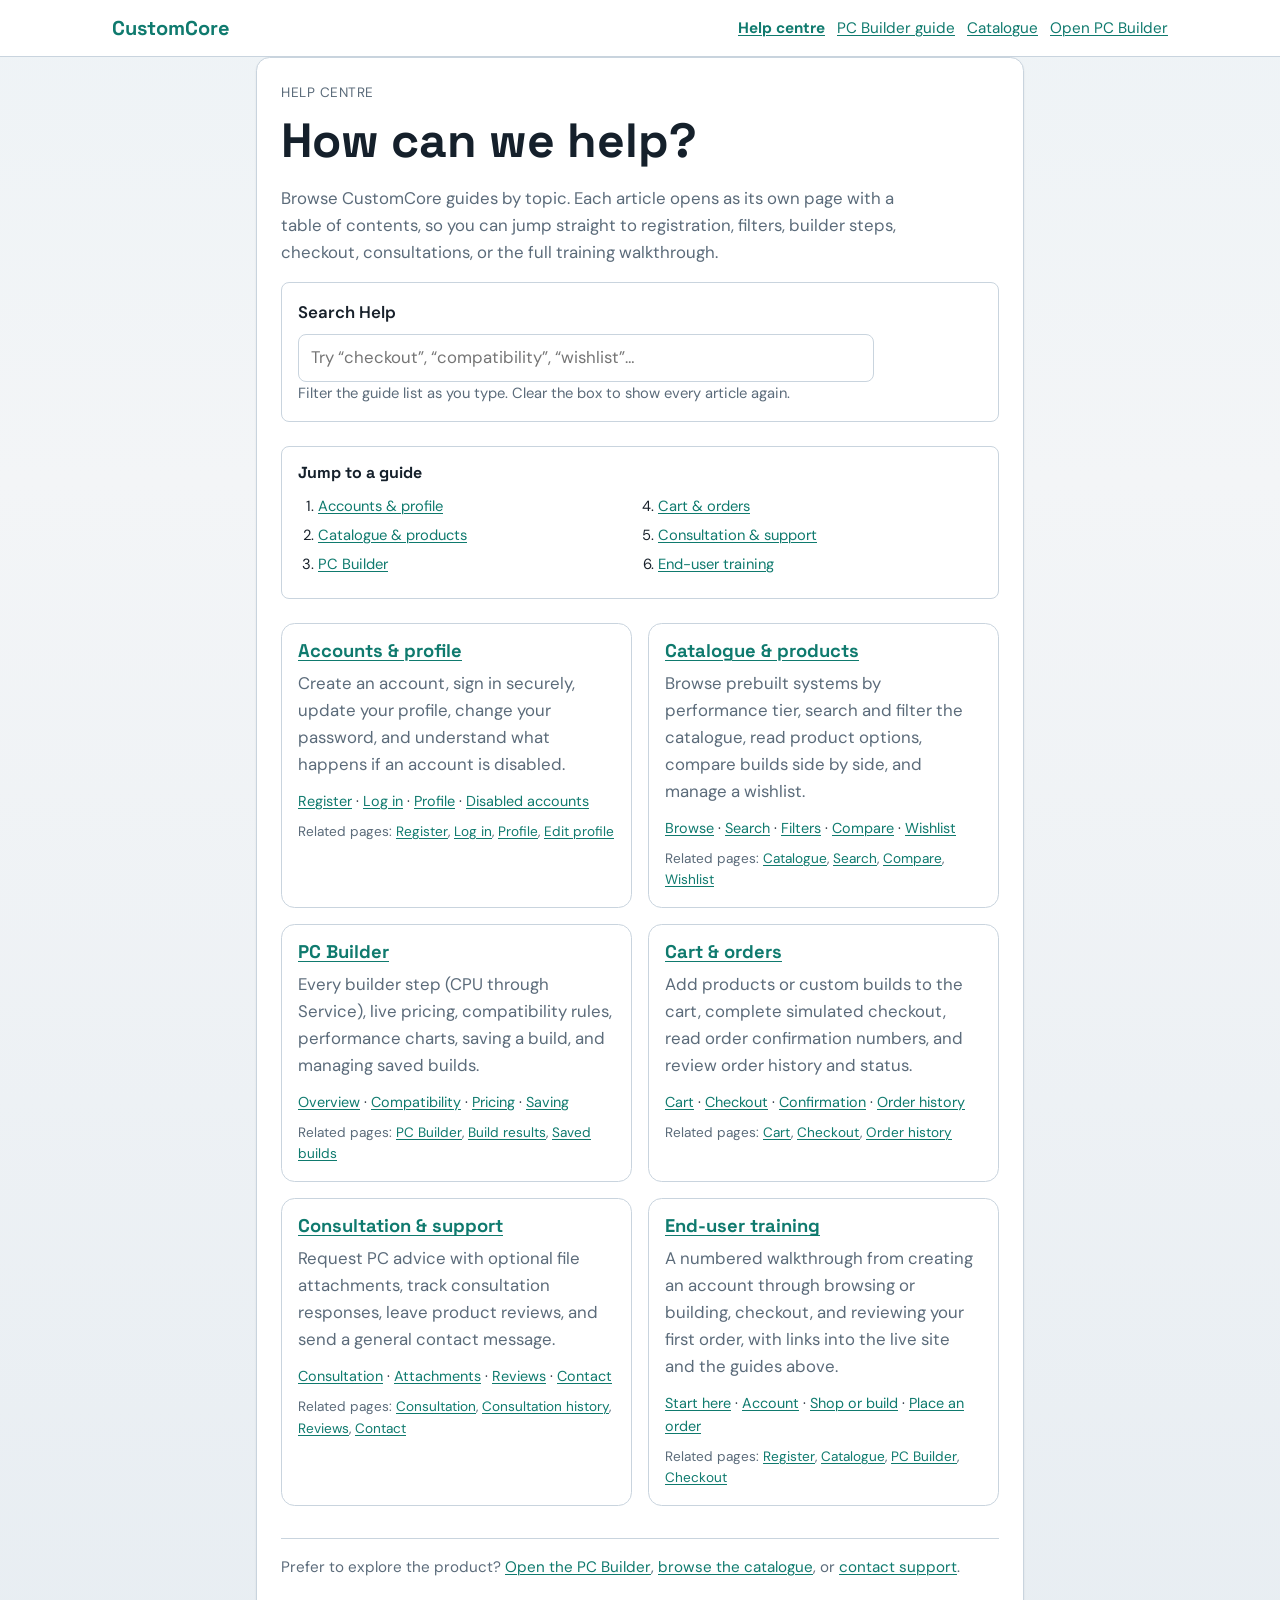
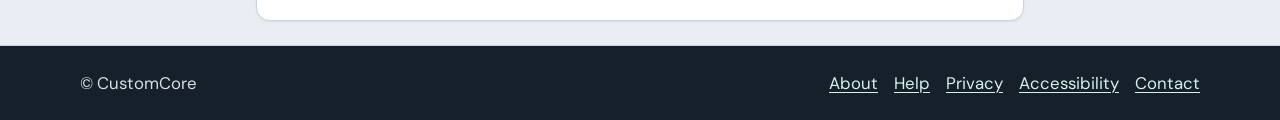
==== commit 48054bf5: "Finalized Predeployment Polish Without Changing Any App Logic" ====
--- a/help/index.html
+++ b/help/index.html
@@ -1,9 +1,10 @@
 <!DOCTYPE html>
+<!-- Aleksa Vucak 110139920 COMP 3340, Final Project August 5th, 2026 -->
 <html lang="en">
 <head>
     <meta charset="utf-8">
     <meta name="viewport" content="width=device-width, initial-scale=1">
-    <title>Help centre — CustomCore</title>
+    <title>Help Centre | CustomCore</title>
     <meta name="description" content="CustomCore Help centre: guides for accounts, catalogue, PC Builder, orders, support, and a full end-user training walkthrough.">
     <link rel="stylesheet" href="../assets/css/main.css">
 </head>
@@ -209,7 +210,7 @@
                 </h2>
                 <p class="help-hub-card__desc">
                     A numbered walkthrough from creating an account through browsing or building,
-                    checkout, and reviewing your first order — with links into the live site and
+                    checkout, and reviewing your first order, with links into the live site and
                     the guides above.
                 </p>
                 <p class="help-hub-card__links">
--- a/assets/css/main.css
+++ b/assets/css/main.css
@@ -1,40 +1,45 @@
 /*
- * CustomCore — Base responsive stylesheet
- * ----------------------------------------------------------------------------
- * File responsibility:
- *   Sitewide foundation styles for layout, navigation, forms, cards, and
- *   desktop/mobile breakpoints. Theme files in assets/themes/ (Stage 10) will
- *   override CSS custom properties for distinct visual systems.
+ * Aleksa Vucak
+ * 110139920
+ * COMP 3340, Final Project
+ * August 5th, 2026
+ */
+/*
+ * Base responsive stylesheet
+ * Sitewide foundation styles for layout, navigation, forms, cards, and
+ * desktop/mobile breakpoints. Theme files in assets/themes/ will
+ * override CSS custom properties for distinct visual systems.
  *
  * Sections:
- *   1. Fonts
- *   2. Variables
- *   3. Base / reset
- *   4. Skip link & focus
- *   5. Layout shell
- *   6. Header & navigation
- *   7. Typography & content
- *   8. Buttons
- *   9. Forms
- *   10. Cards & grids
- *   11. Tables
- *   12. Flash placeholders
- *   13. Footer
- *   14. Responsive rules
- * ----------------------------------------------------------------------------
+ * 1. Fonts
+ * 2. Variables
+ * 3. Base / reset
+ * 4. Skip link & focus
+ * 5. Layout shell
+ * 6. Header & navigation
+ * 7. Typography & content
+ * 8. Buttons
+ * 9. Forms
+ * 10. Cards & grids
+ * 11. Tables
+ * 12. Flash placeholders
+ * 13. Footer
+ * 14. Responsive rules
  */
 
-/* ==========================================================================
+/*
    1. Fonts
    Distinctive pair (not Inter/Roboto/Arial). Falls back if the CDN is blocked.
-   ========================================================================== */
+   * ==========================================================================
+   */
 
 @import url("https://fonts.googleapis.com/css2?family=DM+Sans:ital,opsz,wght@0,9..40,400;0,9..40,600;0,9..40,700;1,9..40,400&family=Space+Grotesk:wght@500;700&display=swap");
 
-/* ==========================================================================
+/*
    2. Variables
-   Base “studio steel” foundation — themes swap these values later.
-   ========================================================================== */
+   Base “studio steel” foundation, themes swap these values later.
+   * ==========================================================================
+   */
 
 :root {
   --cc-font-display: "Space Grotesk", "Trebuchet MS", sans-serif;
@@ -56,6 +61,21 @@
   --cc-color-success: #1f6b3a;
   --cc-color-focus: #1d6fd0;
 
+  /*
+   * Extended semantic aliases.
+   * Some feature styles were written against long-hand token names that were
+   * never declared on:root. Declaring them here keeps every var() reference
+   * resolvable and lets themes override soft/pastel fills without edits in
+   * each ruleset. Aliases always track the core tokens above.
+   */
+  --cc-color-primary: var(--cc-color-accent);
+  --cc-color-muted: var(--cc-color-text-muted);
+  --cc-color-surface: var(--cc-color-bg-elevated);
+  --cc-color-link: var(--cc-color-accent);
+  --cc-color-success-bg: #d4edda;
+  --cc-color-warning-bg: #fef3c7;
+  --cc-color-warning-text: #92400e;
+
   --cc-radius-sm: 0.25rem;
   --cc-radius-md: 0.5rem;
   --cc-radius-lg: 0.85rem;
@@ -79,9 +99,10 @@
   --cc-transition: 220ms ease;
 }
 
-/* ==========================================================================
+/*
    3. Base / reset
-   ========================================================================== */
+   * ==========================================================================
+   */
 
 *,
 *::before,
@@ -131,9 +152,10 @@
   border-radius: var(--cc-radius-sm);
 }
 
-/* ==========================================================================
+/*
    4. Skip link & focus
-   ========================================================================== */
+   * ==========================================================================
+   */
 
 .skip-link {
   position: absolute;
@@ -160,9 +182,10 @@
   outline: none;
 }
 
-/* ==========================================================================
+/*
    5. Layout shell
-   ========================================================================== */
+   * ==========================================================================
+   */
 
 .site-header__inner,
 .site-main,
@@ -176,9 +199,10 @@
   min-height: 55vh;
 }
 
-/* ==========================================================================
+/*
    6. Header & navigation
-   ========================================================================== */
+   * ==========================================================================
+   */
 
 .site-header {
   position: sticky;
@@ -279,6 +303,19 @@
 .site-nav__link[aria-current="page"] {
   color: var(--cc-color-accent);
   border-bottom-color: var(--cc-color-accent);
+}
+
+/* Logout posts with a CSRF token; reset the button to match nav links. */
+.site-nav__logout {
+  margin: 0;
+}
+
+.site-nav__logout .site-nav__link {
+  background: none;
+  border: 0;
+  border-bottom: 2px solid transparent;
+  font: inherit;
+  cursor: pointer;
 }
 
 .site-nav__account {
@@ -317,9 +354,10 @@
   vertical-align: middle;
 }
 
-/* ==========================================================================
+/*
    7. Typography & content
-   ========================================================================== */
+   * ==========================================================================
+   */
 
 h1,
 h2,
@@ -393,7 +431,7 @@
   color: var(--cc-color-text-muted);
 }
 
-/* Static Help wiki pages (Commit 5.9+) */
+/* Static Help wiki pages */
 
 .help-body {
   margin: 0;
@@ -496,6 +534,16 @@
   font-size: 1.25rem;
 }
 
+.help-note {
+  margin: var(--cc-space-3) 0 0;
+  padding: var(--cc-space-3) var(--cc-space-4);
+  border: 1px solid var(--cc-color-border);
+  border-left: 4px solid var(--cc-color-accent, var(--cc-color-primary));
+  border-radius: var(--cc-radius-md);
+  background: var(--cc-color-bg-elevated);
+  font-size: 0.95rem;
+}
+
 .help-page__footer {
   margin-top: var(--cc-space-6);
   padding-top: var(--cc-space-4);
@@ -584,9 +632,10 @@
 }
 
 
-/* ==========================================================================
+/*
    8. Buttons
-   ========================================================================== */
+   * ==========================================================================
+   */
 
 .button,
 button.button {
@@ -669,10 +718,11 @@
   font-size: 0.85rem;
 }
 
-/* ==========================================================================
+/*
    9. Forms
    Ready for registration, checkout, builder, and contact pages.
-   ========================================================================== */
+   * ==========================================================================
+   */
 
 .form-stack {
   display: grid;
@@ -780,7 +830,7 @@
   box-shadow: 0 0 0 3px rgba(163, 59, 45, 0.2);
 }
 
-/* ---- Auth pages (register / login) -------------------------------------- */
+/* Auth pages (register / login) */
 
 .auth-page {
   display: flex;
@@ -816,7 +866,7 @@
   color: var(--cc-color-text-muted);
 }
 
-/* ---- Account / profile dashboard (Commit 4.5) --------------------------- */
+/* Account / profile dashboard */
 
 .layout-split--account {
   gap: var(--cc-space-5);
@@ -870,6 +920,20 @@
   color: var(--cc-color-accent);
 }
 
+/* Logout posts with a CSRF token; reset the button to match nav links. */
+.account-nav__logout {
+  margin: 0;
+}
+
+.account-nav__logout .account-nav__link {
+  width: 100%;
+  background: none;
+  border: 0;
+  font: inherit;
+  cursor: pointer;
+  text-align: left;
+}
+
 .profile-welcome {
   margin-bottom: var(--cc-space-5);
 }
@@ -942,6 +1006,12 @@
 
 .profile-details__list dd {
   margin: 0;
+  /* Break long unbreakable values (e.g. an email address with no spaces) so they
+     wrap instead of widening the details card. `anywhere` (not `break-word`) is
+     required here because it also shrinks the value's intrinsic min-content, so
+     * the grid column can narrow below the email's length on small phones.
+     */
+  overflow-wrap: anywhere;
 }
 
 .profile-activity__list {
@@ -990,7 +1060,7 @@
   margin-top: 0;
 }
 
-/* ---- Admin area (Commit 4.7 landing; expanded in Stage 9) ---------------- */
+/* Admin arealanding; expanded in */
 
 .admin-page__header {
   margin-bottom: var(--cc-space-4);
@@ -1014,7 +1084,7 @@
   font-size: 0.95rem;
 }
 
-/* ---- PC Builder (Stage 5) ------------------------------------------------ */
+/* PC Builder */
 
 .builder-page__header {
   margin-bottom: var(--cc-space-4);
@@ -1334,7 +1404,7 @@
   color: var(--cc-color-warning, #856404);
 }
 
-/* Compatibility status (Commit 5.4) */
+/* Compatibility status */
 
 .builder-compat {
   margin-top: var(--cc-space-3);
@@ -1403,7 +1473,7 @@
   color: #721c24;
 }
 
-/* Build summary / results page (Commit 5.5) */
+/* Build summary / results page */
 
 .results-page__header {
   margin-bottom: var(--cc-space-5);
@@ -1568,6 +1638,8 @@
 }
 
 .results-estimates__bar {
+  /* Runtime-set from builder-results.php (inline style); default keeps var() valid. */
+  --score: 0;
   display: block;
   width: 6.5rem;
   height: 0.45rem;
@@ -1600,7 +1672,7 @@
   text-align: center;
 }
 
-/* Save build form (Commit 5.6) */
+/* Save build form */
 
 .results-save-form {
   display: flex;
@@ -1650,7 +1722,7 @@
   justify-content: center;
 }
 
-/* Saved builds (Commit 5.7) */
+/* Saved builds */
 
 .saved-builds-empty {
   text-align: center;
@@ -1892,7 +1964,7 @@
   color: var(--cc-color-accent-hover);
 }
 
-/* Performance chart (Commit 5.8) */
+/* Performance chart */
 
 .perf-chart {
   margin-top: var(--cc-space-3);
@@ -1930,6 +2002,18 @@
   padding: var(--cc-space-2);
 }
 
+/* Keep the Chart.js canvas fully fluid: without an explicit size the canvas
+   falls back to its 300px intrinsic width, which leaks into the layout's
+   min-content and forces horizontal overflow on narrow phones. Forcing the
+   display size to the (relatively positioned, fixed-height) wrapper lets it
+   * shrink freely, mirrors the catalogue chart canvas rule.
+   */
+.perf-chart__canvas-wrap > canvas {
+  display: block;
+  width: 100% !important;
+  height: 100% !important;
+}
+
 .perf-chart__fallback {
   font-size: 0.85rem;
 }
@@ -1973,9 +2057,10 @@
   height: 11rem;
 }
 
-/* ==========================================================================
+/*
    10. Cards & grids
-   ========================================================================== */
+   * ==========================================================================
+   */
 
 .card-grid {
   display: grid;
@@ -2022,9 +2107,10 @@
   font-size: 1.15rem;
 }
 
-/* ==========================================================================
-   10b. Homepage sections (Commit 3.1)
-   ========================================================================== */
+/*
+   10b. Homepage sections
+   * ==========================================================================
+   */
 
 .hero--home {
   position: relative;
@@ -2263,10 +2349,11 @@
   margin-top: 0;
 }
 
-/* ==========================================================================
-   Learning Centre (Commit 8.2)
+/*
+   Learning Centre
    Native HTML5 video/audio players for educational media.
-   ========================================================================== */
+   * ==========================================================================
+   */
 
 .learning-centre__header {
   margin-bottom: var(--cc-space-5);
@@ -2585,10 +2672,11 @@
   }
 }
 
-/* ==========================================================================
-   Public catalogue visualization (Commit 8.5)
+/*
+   Public catalogue visualization
    Chart.js bar chart from live MySQL data + accessible data table.
-   ========================================================================== */
+   * ==========================================================================
+   */
 
 .catalogue-insights {
   margin-bottom: var(--cc-space-5);
@@ -2602,6 +2690,11 @@
 .catalogue-chart {
   display: grid;
   gap: var(--cc-space-5);
+  /* Single column by default. minmax(0, 1fr) (not the implicit `auto`) lets the
+     track shrink below the Chart.js canvas's content size, so the chart never
+     * balloons the grid wider than its container on narrow phones.
+     */
+  grid-template-columns: minmax(0, 1fr);
 }
 
 .catalogue-chart__canvas-wrap {
@@ -2622,6 +2715,14 @@
   font-size: 1.05rem;
 }
 
+/* Contains the stats table so its intrinsic min-content cannot widen the page
+   on very narrow phones; the table scrolls locally instead (matches the wide
+   * admin/compare table pattern). No effect once the column is wide enough.
+   */
+.catalogue-chart__table-wrap {
+  overflow-x: auto;
+}
+
 .catalogue-chart__table {
   width: 100%;
   border-collapse: collapse;
@@ -2669,10 +2770,11 @@
   }
 }
 
-/* ==========================================================================
-   Store & service location (Commit 8.4)
+/*
+   Store & service location
    Interactive Leaflet map + always-visible text address fallback.
-   ========================================================================== */
+   * ==========================================================================
+   */
 
 .location-page__header {
   margin-bottom: var(--cc-space-5);
@@ -2788,9 +2890,10 @@
   }
 }
 
-/* ==========================================================================
-   10c. About / business case page (Commit 3.2)
-   ========================================================================== */
+/*
+   10c. About / business case page
+   * ==========================================================================
+   */
 
 .about-page__header {
   margin-bottom: var(--cc-space-5);
@@ -2857,9 +2960,10 @@
   color: var(--cc-color-text-muted);
 }
 
-/* ==========================================================================
-   10d. Catalogue listing (Commit 3.3)
-   ========================================================================== */
+/*
+   10d. Catalogue listing
+   * ==========================================================================
+   */
 
 .visually-hidden {
   position: absolute;
@@ -2978,9 +3082,10 @@
   color: var(--cc-color-danger);
 }
 
-/* ==========================================================================
-   10e. Product detail (Commit 3.4)
-   ========================================================================== */
+/*
+   10e. Product detail
+   * ==========================================================================
+   */
 
 .product-detail__breadcrumb {
   display: flex;
@@ -3181,9 +3286,10 @@
   border-top: 1px solid var(--cc-color-border);
 }
 
-/* ==========================================================================
-   10f. Catalogue search (Commit 3.5)
-   ========================================================================== */
+/*
+   10f. Catalogue search
+   * ==========================================================================
+   */
 
 .search-page__header {
   margin-bottom: var(--cc-space-4);
@@ -3237,9 +3343,10 @@
   border-color: var(--cc-color-accent);
 }
 
-/* ==========================================================================
-   10g. Catalogue filters (Commit 3.6)
-   ========================================================================== */
+/*
+   10g. Catalogue filters
+   * ==========================================================================
+   */
 
 .layout-split--catalogue {
   gap: var(--cc-space-4);
@@ -3368,9 +3475,10 @@
   accent-color: var(--cc-color-accent);
 }
 
-/* ==========================================================================
-   10h. Product comparison (Commit 3.7)
-   ========================================================================== */
+/*
+   10h. Product comparison
+   * ==========================================================================
+   */
 
 .compare-page__header {
   margin-bottom: var(--cc-space-4);
@@ -3530,9 +3638,10 @@
   border-bottom: none;
 }
 
-/* ==========================================================================
-   10i. Product reviews (Commit 3.8)
-   ========================================================================== */
+/*
+   10i. Product reviews
+   * ==========================================================================
+   */
 
 .reviews-page__header {
   margin-bottom: var(--cc-space-4);
@@ -3639,13 +3748,19 @@
 
 .layout-split {
   display: grid;
-  grid-template-columns: 1fr;
+  /* minmax(0, 1fr) rather than a bare 1fr: a plain 1fr track keeps an implicit
+     `auto` (min-content) minimum, so a wide child (e.g. a min-width data table)
+     can stretch the single mobile column past the viewport. The 0 minimum lets
+     * the column shrink and the child scroll/wrap within it instead.
+     */
+  grid-template-columns: minmax(0, 1fr);
   gap: var(--cc-space-5);
 }
 
-/* ==========================================================================
+/*
    11. Tables
-   ========================================================================== */
+   * ==========================================================================
+   */
 
 .table-wrap {
   width: 100%;
@@ -3679,9 +3794,10 @@
   border-bottom: none;
 }
 
-/* ==========================================================================
-   12. Flash placeholders (filled functionally in Commit 1.8)
-   ========================================================================== */
+/*
+   12. Flash placeholders (filled functionally in
+   * ==========================================================================
+   */
 
 .flash {
   width: min(100% - 2rem, var(--cc-width-max));
@@ -3722,9 +3838,10 @@
   color: var(--cc-color-danger);
 }
 
-/* ==========================================================================
+/*
    13. Footer
-   ========================================================================== */
+   * ==========================================================================
+   */
 
 .site-footer {
   margin-top: auto;
@@ -3754,10 +3871,11 @@
   margin: 0;
 }
 
-/* ==========================================================================
+/*
    14. Responsive rules
    Breakpoint matches docs/wireframes.md (~900px).
-   ========================================================================== */
+   * ==========================================================================
+   */
 
 @media (min-width: 900px) {
   .layout-split {
@@ -3805,7 +3923,7 @@
     align-items: flex-start;
   }
 
-  /* Toggle is wired in Commit 1.7; CSS shows it on small screens now. */
+  /* Toggle is wired in; CSS shows it on small screens now. */
   .nav-toggle {
     display: inline-flex;
   }
@@ -3813,7 +3931,7 @@
   /*
    * Progressive enhancement:
    * Without JS, keep links visible in a stacked panel.
-   * When body.nav-enhanced is present (main.js Commit 1.7), collapse until opened.
+   * When body.nav-enhanced is present (main.js, collapse until opened.
    */
   .site-nav {
     flex-basis: 100%;
@@ -3834,6 +3952,11 @@
     border-radius: var(--cc-radius-md);
     background: var(--cc-color-bg-elevated);
     box-shadow: var(--cc-shadow-sm);
+    /* Reveal animation, display cannot transition, so the open
+       * panel fades/slides in via a keyframe. Reduced-motion neutralises it.
+       */
+    transform-origin: top center;
+    animation: cc-nav-reveal var(--cc-transition) ease both;
   }
 
   body.nav-enhanced .nav-toggle[aria-expanded="true"] {
@@ -3879,6 +4002,59 @@
   }
 }
 
+/*
+   Advanced CSS interactions
+   Cards, menus, transitions, and form states that layer visible, advanced
+   affordances on top of the base components. Everything here is additive and
+   uses the shared --cc-* tokens so the three themes inherit it automatically;
+   the reduced-motion blocks below cancel the timing for users who opt out.
+   * ==========================================================================
+   */
+
+/* Mobile navigation reveal keyframe (paired with.site-nav.is-open above). */
+@keyframes cc-nav-reveal {
+  from {
+    opacity: 0;
+    transform: translateY(-0.5rem) scaleY(0.98);
+  }
+
+  to {
+    opacity: 1;
+    transform: translateY(0) scaleY(1);
+  }
+}
+
+/* Keyboard parity: a card lifts when any descendant receives focus, mirroring
+   * the pointer:hover affordance so keyboard users get the same feedback.
+   */
+.card:focus-within {
+  transform: translateY(-2px);
+  box-shadow: var(--cc-shadow-md);
+  border-color: var(--cc-color-focus);
+}
+
+/* Form-state cue: highlight a field's label while that field is focused, tying
+   * the label to the active control for a clearer editing state.
+   */
+.form-label {
+  transition: color var(--cc-transition-fast);
+}
+
+.form-row:focus-within > .form-label {
+  color: var(--cc-color-accent);
+}
+
+/*
+ * Hover-only polish. Gated behind a fine-pointer hover query so touch devices
+ * never inherit a "stuck" hover state after a tap (an advanced, appropriate
+ * responsive technique). Deepens the lift and shadow for a tactile feel.
+ */
+@media (hover: hover) and (pointer: fine) {
+  .card:hover {
+    transform: translateY(-4px);
+  }
+}
+
 @media (prefers-reduced-motion: reduce) {
   html {
     scroll-behavior: auto;
@@ -3892,9 +4068,10 @@
   }
 }
 
-/* ==========================================================================
-   CART PAGE (Commits 6.1–6.2)
-   ========================================================================== */
+/*
+   CART PAGE
+   * ==========================================================================
+   */
 
 .cart-page__header {
   margin-bottom: var(--cc-space-4);
@@ -4124,7 +4301,7 @@
   margin-bottom: var(--cc-space-3);
 }
 
-/* Cart responsive — stacked cards on small screens (wireframe 5B) */
+/* Cart responsive, stacked cards on small screens (wireframe 5B) */
 
 @media (max-width: 640px) {
   .cart-table thead {
@@ -4149,6 +4326,14 @@
     width: 100%;
   }
 
+  /* Drop the.data-table 36rem min-width in the stacked card view so each row is
+     a genuinely fluid card, otherwise the table stays 576px wide and forces a
+     * horizontal scroll (or widens its column) on phones.
+     */
+  .cart-table {
+    min-width: 0;
+  }
+
   .cart-table tbody tr.cart-item {
     margin-bottom: var(--cc-space-3);
     padding: var(--cc-space-3);
@@ -4232,9 +4417,10 @@
   }
 }
 
-/* ==========================================================================
-   CHECKOUT PAGE (Commit 6.4)
-   ========================================================================== */
+/*
+   CHECKOUT PAGE
+   * ==========================================================================
+   */
 
 .checkout-page__header {
   margin-bottom: var(--cc-space-4);
@@ -4437,9 +4623,10 @@
   }
 }
 
-/* ==========================================================================
-   ORDER CONFIRMATION PAGE (Commit 6.5)
-   ========================================================================== */
+/*
+   ORDER CONFIRMATION PAGE
+   * ==========================================================================
+   */
 
 .order-confirm__header {
   text-align: center;
@@ -4527,6 +4714,14 @@
   font-weight: 700;
 }
 
+/* Show the 4-column total row by default; the 3-column (narrow) variant only
+   appears once the unit-price column is hidden on phones (see the max-width
+   * media query below).
+   */
+.order-confirm__total-row--narrow {
+  display: none;
+}
+
 .order-confirm__total-label {
   text-align: right;
 }
@@ -4578,8 +4773,17 @@
   }
 
   .order-confirm__table th:nth-child(3),
-  .order-confirm__table td:nth-child(3) {
+  .order-confirm__table tbody td:nth-child(3) {
     display: none;
+  }
+
+  /* Swap the total rows so the footer's colspan matches the now-3-column table. */
+  .order-confirm__total-row--wide {
+    display: none;
+  }
+
+  .order-confirm__total-row--narrow {
+    display: table-row;
   }
 
   .order-confirm__actions {
@@ -4588,9 +4792,10 @@
   }
 }
 
-/* ==========================================================================
-   ORDER HISTORY & DETAILS (Commit 6.6)
-   ========================================================================== */
+/*
+   ORDER HISTORY & DETAILS
+   * ==========================================================================
+   */
 
 .order-history-empty {
   text-align: center;
@@ -4917,10 +5122,11 @@
   }
 }
 
-/* ==========================================================================
-   Wishlist (Commit 7.1)
+/*
+   Wishlist
    Product-detail save control + wishlist page grid.
-   ========================================================================== */
+   * ==========================================================================
+   */
 
 .product-detail__wishlist {
   margin-top: var(--cc-space-4);
@@ -5098,10 +5304,11 @@
   }
 }
 
-/* ==========================================================================
-   Review submission (Commit 7.2)
+/*
+   Review submission
    Form on reviews.php and product.php; pending status badges.
-   ========================================================================== */
+   * ==========================================================================
+   */
 
 .review-submit {
   margin-top: var(--cc-space-7);
@@ -5240,10 +5447,11 @@
   }
 }
 
-/* ==========================================================================
-   Consultations (Commit 7.3)
+/*
+   Consultations
    Request form + status badges (badges reused by history/admin later).
-   ========================================================================== */
+   * ==========================================================================
+   */
 
 .consultation-page__intro {
   color: var(--cc-color-text-muted);
@@ -5307,10 +5515,11 @@
   white-space: nowrap;
 }
 
-/* ==========================================================================
-   Contact form (Commit 7.5)
-   Public support message form — guests and logged-in customers.
-   ========================================================================== */
+/*
+   Contact form
+   Public support message form, guests and logged-in customers.
+   * ==========================================================================
+   */
 
 .contact-page {
   max-width: 44rem;
@@ -5342,10 +5551,11 @@
   display: none !important;
 }
 
-/* ==========================================================================
-   Consultation history (Commit 7.6)
+/*
+   Consultation history
    Owner-scoped list of requests with status, details, and admin responses.
-   ========================================================================== */
+   * ==========================================================================
+   */
 
 .consultation-history-actions {
   margin: 0 0 var(--cc-space-4);
@@ -5479,9 +5689,10 @@
   color: var(--cc-color-text-muted);
 }
 
-/* ==========================================================================
-   Accessibility statement & multimedia fallbacks (Commit 8.6)
-   ========================================================================== */
+/*
+   Accessibility statement & multimedia fallbacks
+   * ==========================================================================
+   */
 
 .accessibility-page__lead {
   max-width: 60ch;
@@ -5530,10 +5741,11 @@
   color: var(--cc-color-text-muted);
 }
 
-/* ==========================================================================
-   Reduced-motion preference (Commit 8.6)
+/*
+   Reduced-motion preference
    Honour users who ask their OS to minimise animation. Kept last so it wins.
-   ========================================================================== */
+   * ==========================================================================
+   */
 
 @media (prefers-reduced-motion: reduce) {
   *,
@@ -5545,3 +5757,22 @@
     scroll-behavior: auto !important;
   }
 }
+
+/*
+   Increased-contrast preference
+   Strengthen the keyboard focus ring for users who ask their OS for more
+   contrast. Outline-only changes avoid any layout shift.
+   * ==========================================================================
+   */
+
+@media (prefers-contrast: more) {
+  :focus-visible {
+    outline-width: 4px;
+    outline-offset: 3px;
+  }
+
+  .skip-link:focus {
+    outline: 3px solid #fff;
+    outline-offset: 2px;
+  }
+}
